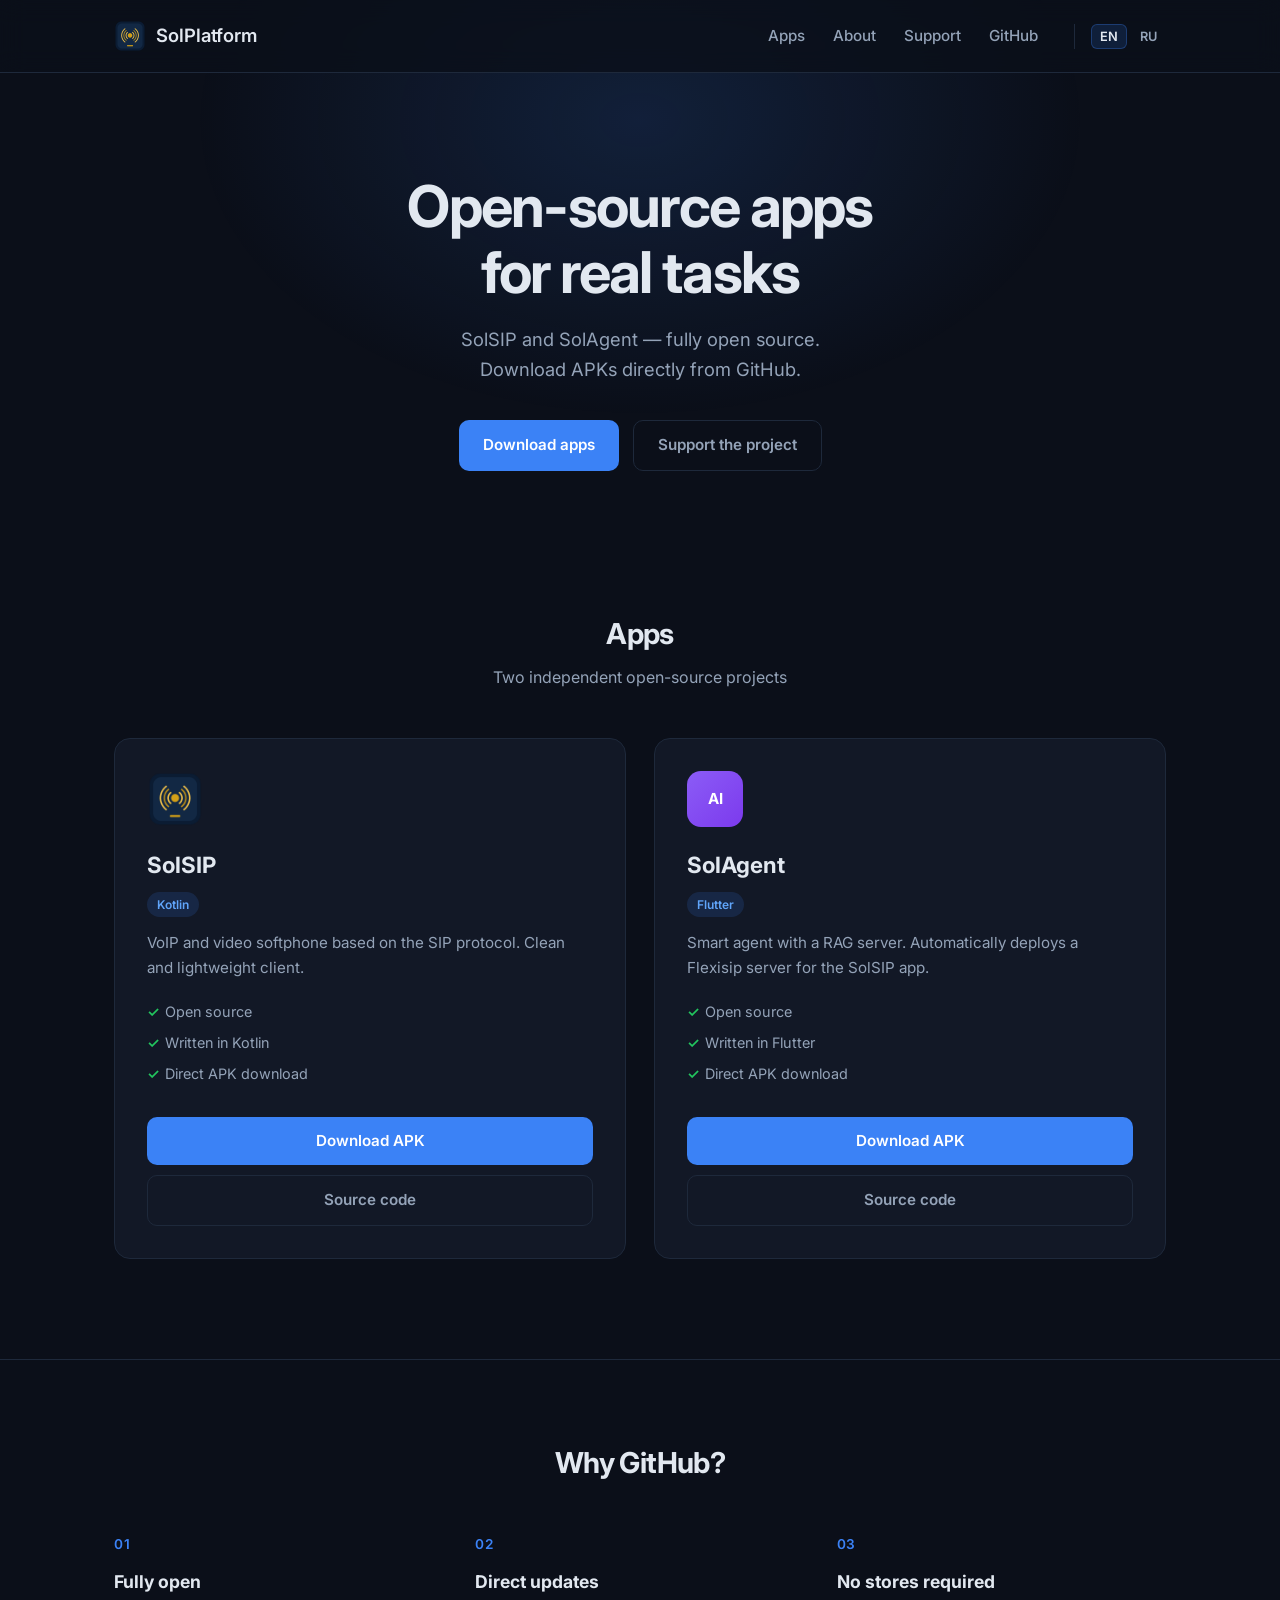
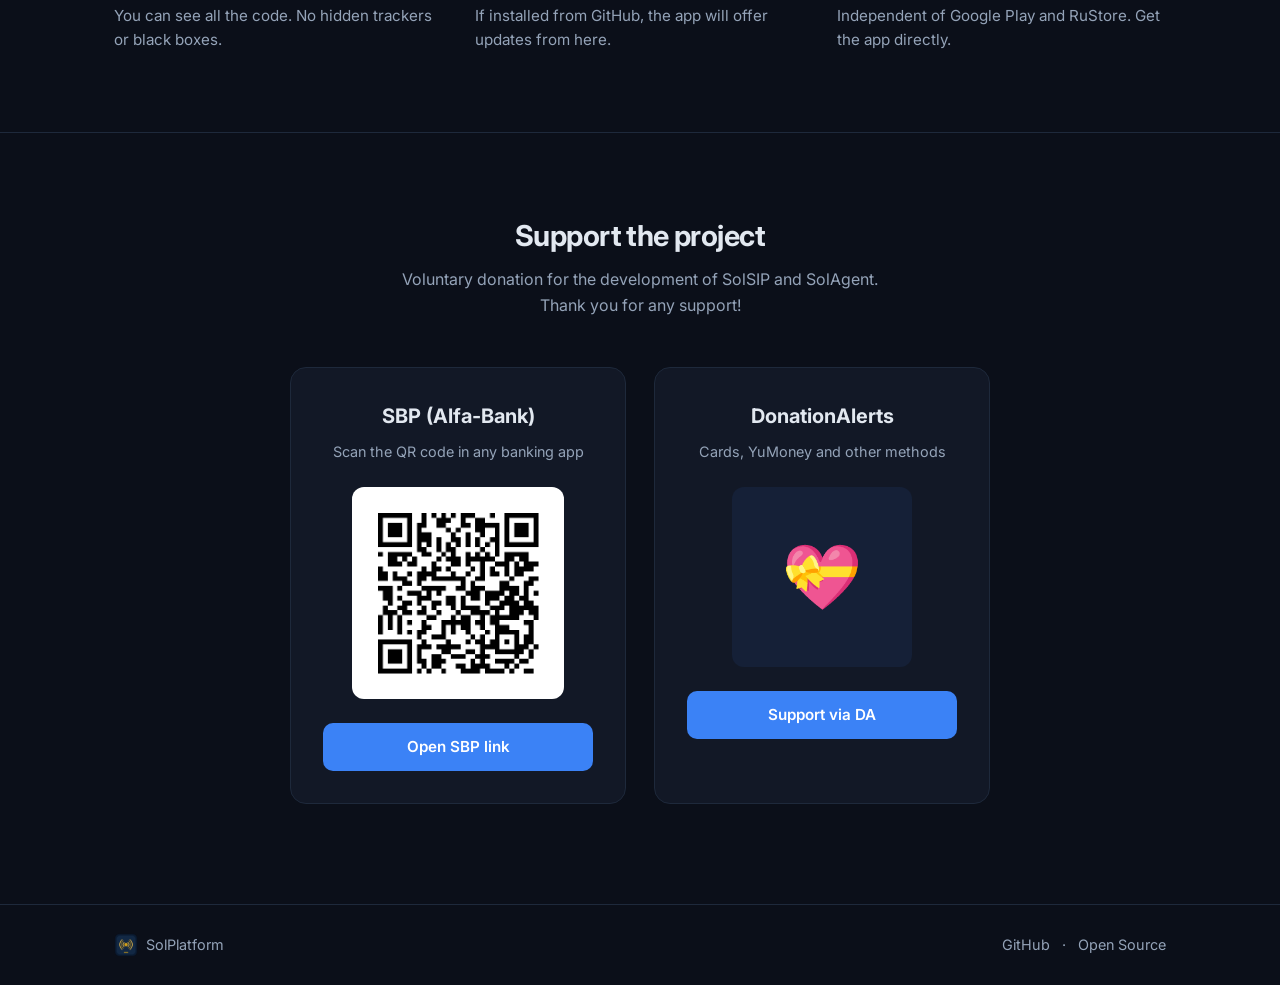
==== index.html @ 45463220 "Add files via upload" ====
<!DOCTYPE html>
<html lang="en">
<head>
  <meta charset="UTF-8" />
  <meta name="viewport" content="width=device-width, initial-scale=1.0" />
  <title>SolPlatform — Open Source Apps</title>
  <meta name="description" content="Download SolSIP and SolAgent — open-source Android apps" />

  <!-- Favicon -->
  <link rel="icon" href="assets/favicon.ico" sizes="any" />
  <link rel="icon" type="image/png" sizes="32x32" href="assets/favicon-32.png" />
  <link rel="icon" type="image/png" sizes="16x16" href="assets/favicon-16.png" />
  <link rel="apple-touch-icon" href="assets/apple-touch-icon.png" />

  <link rel="stylesheet" href="style.css" />
  <link rel="preconnect" href="https://fonts.googleapis.com" />
  <link rel="preconnect" href="https://fonts.gstatic.com" crossorigin />
  <link href="https://fonts.googleapis.com/css2?family=Inter:wght@400;500;600;700&display=swap" rel="stylesheet" />
</head>
<body>
  <div class="bg-glow"></div>

  <header class="header">
    <div class="container">
      <div class="logo">
        <img src="assets/icon.png" alt="SolPlatform" class="logo-icon" />
        <span class="logo-text">SolPlatform</span>
      </div>
      <nav class="nav">
        <a href="#apps" data-i18n="nav.apps">Apps</a>
        <a href="#about" data-i18n="nav.about">About</a>
        <a href="#donate" data-i18n="nav.donate">Support</a>
        <a href="https://github.com/solplatform" target="_blank" rel="noopener">GitHub</a>
        <div class="lang-switch">
          <button type="button" class="lang-btn" data-lang="en" aria-label="English">EN</button>
          <button type="button" class="lang-btn" data-lang="ru" aria-label="Русский">RU</button>
        </div>
      </nav>
    </div>
  </header>

  <main>
    <!-- Hero -->
    <section class="hero">
      <div class="container">
        <h1 data-i18n-html="hero.title">Open-source apps<br>for real tasks</h1>
        <p class="hero-subtitle" data-i18n-html="hero.subtitle">
          SolSIP and SolAgent — fully open source.<br>
          Download APKs directly from GitHub.
        </p>
        <div class="hero-actions">
          <a href="#apps" class="btn btn-primary" data-i18n="hero.download">Download apps</a>
          <a href="#donate" class="btn btn-ghost" data-i18n="hero.support">Support the project</a>
        </div>
      </div>
    </section>

    <!-- Apps -->
    <section id="apps" class="apps">
      <div class="container">
        <h2 class="section-title" data-i18n="apps.title">Apps</h2>
        <p class="section-subtitle" data-i18n="apps.subtitle">Two independent open-source projects</p>

        <div class="apps-grid">
          <!-- SolSIP -->
          <article class="app-card">
            <div class="app-icon solsips">
              <img src="assets/icon.png" alt="SolSIP" />
            </div>
            <div class="app-info">
              <h3>SolSIP</h3>
              <span class="badge">Kotlin</span>
              <p data-i18n="apps.solsips.desc">VoIP and video softphone based on the SIP protocol. Clean and lightweight client.</p>
              <ul class="features">
                <li data-i18n="apps.feature.opensource">Open source</li>
                <li data-i18n="apps.solsips.lang">Written in Kotlin</li>
                <li data-i18n="apps.feature.apk">Direct APK download</li>
              </ul>
            </div>
            <div class="app-actions">
              <a href="https://github.com/solplatform/solsips-android/releases/latest"
                 class="btn btn-download"
                 id="download-solsips"
                 target="_blank" rel="noopener"
                 data-i18n="apps.download">
                Download APK
              </a>
              <a href="https://github.com/solplatform/solsips-android"
                 class="btn btn-outline"
                 target="_blank" rel="noopener"
                 data-i18n="apps.source">
                Source code
              </a>
            </div>
          </article>

          <!-- SolAgent -->
          <article class="app-card">
            <div class="app-icon solagent">
              <span>AI</span>
            </div>
            <div class="app-info">
              <h3>SolAgent</h3>
              <span class="badge">Flutter</span>
              <p data-i18n="apps.solagent.desc">Smart agent with a RAG server. Automatically deploys a Flexisip server for the SolSIP app.</p>
              <ul class="features">
                <li data-i18n="apps.feature.opensource">Open source</li>
                <li data-i18n="apps.solagent.lang">Written in Flutter</li>
                <li data-i18n="apps.feature.apk">Direct APK download</li>
              </ul>
            </div>
            <div class="app-actions">
              <a href="https://github.com/solplatform/solagent/releases/latest"
                 class="btn btn-download"
                 id="download-solagent"
                 target="_blank" rel="noopener"
                 data-i18n="apps.download">
                Download APK
              </a>
              <a href="https://github.com/solplatform/solagent"
                 class="btn btn-outline"
                 target="_blank" rel="noopener"
                 data-i18n="apps.source">
                Source code
              </a>
            </div>
          </article>
        </div>
      </div>
    </section>

    <!-- About -->
    <section id="about" class="about">
      <div class="container">
        <h2 class="section-title" data-i18n="about.title">Why GitHub?</h2>
        <div class="about-grid">
          <div class="about-item">
            <div class="about-num">01</div>
            <h4 data-i18n="about.1.title">Fully open</h4>
            <p data-i18n="about.1.desc">You can see all the code. No hidden trackers or black boxes.</p>
          </div>
          <div class="about-item">
            <div class="about-num">02</div>
            <h4 data-i18n="about.2.title">Direct updates</h4>
            <p data-i18n="about.2.desc">If installed from GitHub, the app will offer updates from here.</p>
          </div>
          <div class="about-item">
            <div class="about-num">03</div>
            <h4 data-i18n="about.3.title">No stores required</h4>
            <p data-i18n="about.3.desc">Independent of Google Play and RuStore. Get the app directly.</p>
          </div>
        </div>
      </div>
    </section>

    <!-- Donate -->
    <section id="donate" class="donate">
      <div class="container">
        <h2 class="section-title" data-i18n="donate.title">Support the project</h2>
        <p class="section-subtitle" data-i18n-html="donate.subtitle">
          Voluntary donation for the development of SolSIP and SolAgent.<br>
          Thank you for any support!
        </p>

        <div class="donate-grid">
          <!-- SBP QR — only for Russian -->
          <div class="donate-card" id="donate-sbp" data-lang-only="ru">
            <h3 data-i18n="donate.sbp.title">SBP (Alfa-Bank)</h3>
            <p class="donate-desc" data-i18n="donate.sbp.desc">Scan the QR code in any banking app</p>
            <div class="qr-wrap">
              <img src="assets/sbp-qr.png" alt="SBP QR code" class="qr-code" />
            </div>
            <a href="https://c2c.cbrpay.ru/BS1I006QM3K8L1C08U682E74VQUFI0H8"
               class="btn btn-download"
               target="_blank" rel="noopener"
               data-i18n="donate.sbp.btn">
              Open SBP link
            </a>
          </div>

          <!-- DonationAlerts -->
          <div class="donate-card">
            <h3>DonationAlerts</h3>
            <p class="donate-desc" data-i18n="donate.da.desc">Cards, YuMoney and other methods</p>
            <div class="donate-icon-wrap">
              <span class="donate-emoji">💝</span>
            </div>
            <a href="https://www.donationalerts.com/r/solptatform"
               class="btn btn-download"
               target="_blank" rel="noopener"
               data-i18n="donate.da.btn">
              Support via DA
            </a>
          </div>
        </div>
      </div>
    </section>
  </main>

  <footer class="footer">
    <div class="container">
      <div class="footer-left">
        <img src="assets/icon.png" alt="SolPlatform" class="logo-icon small" />
        <span>SolPlatform</span>
      </div>
      <div class="footer-right">
        <a href="https://github.com/solplatform" target="_blank" rel="noopener">GitHub</a>
        <span class="separator">·</span>
        <span>Open Source</span>
      </div>
    </div>
  </footer>

  <script src="script.js"></script>
</body>
</html>
---- style.css ----
:root {
  --bg: #0b0f19;
  --bg-card: #121826;
  --border: #1e293b;
  --text: #e2e8f0;
  --text-muted: #94a3b8;
  --primary: #3b82f6;
  --primary-hover: #2563eb;
  --accent-sip: #06b6d4;
  --accent-agent: #8b5cf6;
  --radius: 16px;
  --radius-sm: 10px;
}

* {
  margin: 0;
  padding: 0;
  box-sizing: border-box;
}

img {
  max-width: 100%;
  height: auto;
}

body {
  font-family: 'Inter', system-ui, -apple-system, sans-serif;
  background: var(--bg);
  color: var(--text);
  line-height: 1.6;
  min-height: 100vh;
  overflow-x: hidden;
}

.bg-glow {
  position: fixed;
  top: -20%;
  left: 50%;
  transform: translateX(-50%);
  width: 900px;
  height: 600px;
  background: radial-gradient(ellipse, rgba(59, 130, 246, 0.15) 0%, transparent 70%);
  pointer-events: none;
  z-index: 0;
}

.container {
  max-width: 1100px;
  margin: 0 auto;
  padding: 0 24px;
  position: relative;
  z-index: 1;
}

/* Header */
.header {
  padding: 20px 0;
  border-bottom: 1px solid var(--border);
  backdrop-filter: blur(12px);
  position: sticky;
  top: 0;
  z-index: 100;
  background: rgba(11, 15, 25, 0.8);
}

.header .container {
  display: flex;
  align-items: center;
  justify-content: space-between;
}

.logo {
  display: flex;
  align-items: center;
  gap: 10px;
  font-weight: 600;
  font-size: 1.15rem;
}

.logo-icon {
  width: 32px !important;
  height: 32px !important;
  min-width: 32px;
  min-height: 32px;
  max-width: 32px;
  max-height: 32px;
  border-radius: 8px;
  object-fit: cover;
  display: block;
}

.logo-icon.small {
  width: 24px !important;
  height: 24px !important;
  min-width: 24px;
  min-height: 24px;
  max-width: 24px;
  max-height: 24px;
  border-radius: 6px;
}

.nav {
  display: flex;
  gap: 28px;
}

.nav a {
  color: var(--text-muted);
  text-decoration: none;
  font-size: 0.95rem;
  font-weight: 500;
  transition: color 0.2s;
}

.nav a:hover {
  color: var(--text);
}

/* Hero */
.hero {
  padding: 100px 0 80px;
  text-align: center;
}

.hero h1 {
  font-size: clamp(2.4rem, 5vw, 3.6rem);
  font-weight: 700;
  line-height: 1.15;
  letter-spacing: -0.03em;
  margin-bottom: 20px;
}

.hero-subtitle {
  font-size: 1.15rem;
  color: var(--text-muted);
  max-width: 520px;
  margin: 0 auto 36px;
}

.hero-actions {
  display: flex;
  gap: 14px;
  justify-content: center;
  flex-wrap: wrap;
}

/* Buttons */
.btn {
  display: inline-flex;
  align-items: center;
  justify-content: center;
  padding: 12px 24px;
  border-radius: 10px;
  font-weight: 600;
  font-size: 0.95rem;
  text-decoration: none;
  transition: all 0.2s;
  cursor: pointer;
  border: none;
}

.btn-primary {
  background: var(--primary);
  color: white;
}

.btn-primary:hover {
  background: var(--primary-hover);
  transform: translateY(-1px);
}

.btn-ghost {
  background: transparent;
  color: var(--text-muted);
  border: 1px solid var(--border);
}

.btn-ghost:hover {
  border-color: var(--text-muted);
  color: var(--text);
}

.btn-download {
  background: var(--primary);
  color: white;
  width: 100%;
}

.btn-download:hover {
  background: var(--primary-hover);
}

.btn-outline {
  background: transparent;
  color: var(--text-muted);
  border: 1px solid var(--border);
  width: 100%;
}

.btn-outline:hover {
  border-color: var(--text-muted);
  color: var(--text);
}

/* Apps section */
.apps {
  padding: 60px 0 100px;
}

.section-title {
  font-size: 1.8rem;
  font-weight: 700;
  text-align: center;
  margin-bottom: 8px;
  letter-spacing: -0.02em;
}

.section-subtitle {
  text-align: center;
  color: var(--text-muted);
  margin-bottom: 48px;
}

.apps-grid {
  display: grid;
  grid-template-columns: repeat(auto-fit, minmax(320px, 1fr));
  gap: 28px;
}

.app-card {
  background: var(--bg-card);
  border: 1px solid var(--border);
  border-radius: var(--radius);
  padding: 32px;
  display: flex;
  flex-direction: column;
  transition: border-color 0.2s, transform 0.2s;
}

.app-card:hover {
  border-color: #334155;
  transform: translateY(-4px);
}

.app-icon {
  width: 56px;
  height: 56px;
  min-width: 56px;
  min-height: 56px;
  border-radius: 14px;
  display: flex;
  align-items: center;
  justify-content: center;
  font-weight: 700;
  font-size: 0.95rem;
  color: white;
  margin-bottom: 20px;
  overflow: hidden;
}

.app-icon img {
  width: 56px !important;
  height: 56px !important;
  max-width: 56px;
  max-height: 56px;
  object-fit: cover;
  display: block;
}

.app-icon.solsips {
  background: transparent;
}

.app-icon.solagent {
  background: linear-gradient(135deg, #8b5cf6, #7c3aed);
}

.app-info h3 {
  font-size: 1.4rem;
  font-weight: 700;
  margin-bottom: 8px;
}

.badge {
  display: inline-block;
  font-size: 0.75rem;
  font-weight: 600;
  padding: 3px 10px;
  border-radius: 20px;
  background: rgba(59, 130, 246, 0.15);
  color: #60a5fa;
  margin-bottom: 14px;
}

.app-info p {
  color: var(--text-muted);
  font-size: 0.95rem;
  margin-bottom: 16px;
}

.features {
  list-style: none;
  margin-bottom: 28px;
}

.features li {
  font-size: 0.9rem;
  color: var(--text-muted);
  padding: 4px 0;
  padding-left: 18px;
  position: relative;
}

.features li::before {
  content: "✓";
  position: absolute;
  left: 0;
  color: #22c55e;
  font-weight: 600;
}

.app-actions {
  margin-top: auto;
  display: flex;
  flex-direction: column;
  gap: 10px;
}

/* About */
.about {
  padding: 80px 0;
  border-top: 1px solid var(--border);
}

.about-grid {
  display: grid;
  grid-template-columns: repeat(auto-fit, minmax(240px, 1fr));
  gap: 32px;
  margin-top: 48px;
}

.about-num {
  font-size: 0.85rem;
  font-weight: 600;
  color: var(--primary);
  margin-bottom: 12px;
  letter-spacing: 0.05em;
}

.about-item h4 {
  font-size: 1.1rem;
  margin-bottom: 8px;
}

.about-item p {
  color: var(--text-muted);
  font-size: 0.95rem;
}

/* Footer */
.footer {
  padding: 28px 0;
  border-top: 1px solid var(--border);
}

.footer .container {
  display: flex;
  align-items: center;
  justify-content: space-between;
  font-size: 0.9rem;
  color: var(--text-muted);
}

.footer-left {
  display: flex;
  align-items: center;
  gap: 8px;
}

.footer a {
  color: var(--text-muted);
  text-decoration: none;
}

.footer a:hover {
  color: var(--text);
}

.separator {
  margin: 0 8px;
}

/* Responsive */
@media (max-width: 640px) {
  .nav {
    display: none;
  }

  .hero {
    padding: 70px 0 50px;
  }

  .app-card {
    padding: 24px;
  }
}

/* Donate */
.donate {
  padding: 80px 0 100px;
  border-top: 1px solid var(--border);
}

.donate-grid {
  display: grid;
  grid-template-columns: repeat(auto-fit, minmax(280px, 1fr));
  gap: 28px;
  margin-top: 48px;
  max-width: 700px;
  margin-left: auto;
  margin-right: auto;
}

.donate-card {
  background: var(--bg-card);
  border: 1px solid var(--border);
  border-radius: var(--radius);
  padding: 32px;
  display: flex;
  flex-direction: column;
  align-items: center;
  text-align: center;
  transition: border-color 0.2s, transform 0.2s;
}

.donate-card:hover {
  border-color: #334155;
  transform: translateY(-4px);
}

.donate-card h3 {
  font-size: 1.25rem;
  font-weight: 700;
  margin-bottom: 8px;
}

.donate-desc {
  color: var(--text-muted);
  font-size: 0.9rem;
  margin-bottom: 24px;
}

.qr-wrap {
  background: #fff;
  padding: 16px;
  border-radius: 12px;
  margin-bottom: 24px;
  line-height: 0;
}

.qr-code {
  width: 180px !important;
  height: 180px !important;
  max-width: 180px;
  max-height: 180px;
  display: block;
}

.donate-icon-wrap {
  width: 180px;
  height: 180px;
  display: flex;
  align-items: center;
  justify-content: center;
  margin-bottom: 24px;
  background: rgba(59, 130, 246, 0.08);
  border-radius: 12px;
}

.donate-emoji {
  font-size: 4rem;
}

.donate-card .btn {
  width: 100%;
}

/* Language switcher */
.lang-switch {
  display: flex;
  gap: 4px;
  margin-left: 8px;
  padding-left: 16px;
  border-left: 1px solid var(--border);
}

.lang-btn {
  background: transparent;
  border: 1px solid transparent;
  color: var(--text-muted);
  font-family: inherit;
  font-size: 0.8rem;
  font-weight: 600;
  padding: 4px 8px;
  border-radius: 6px;
  cursor: pointer;
  transition: all 0.2s;
}

.lang-btn:hover {
  color: var(--text);
  border-color: var(--border);
}

.lang-btn.active {
  color: var(--text);
  background: rgba(59, 130, 246, 0.15);
  border-color: rgba(59, 130, 246, 0.3);
}

@media (max-width: 640px) {
  .lang-switch {
    margin-left: 0;
    padding-left: 0;
    border-left: none;
  }
}
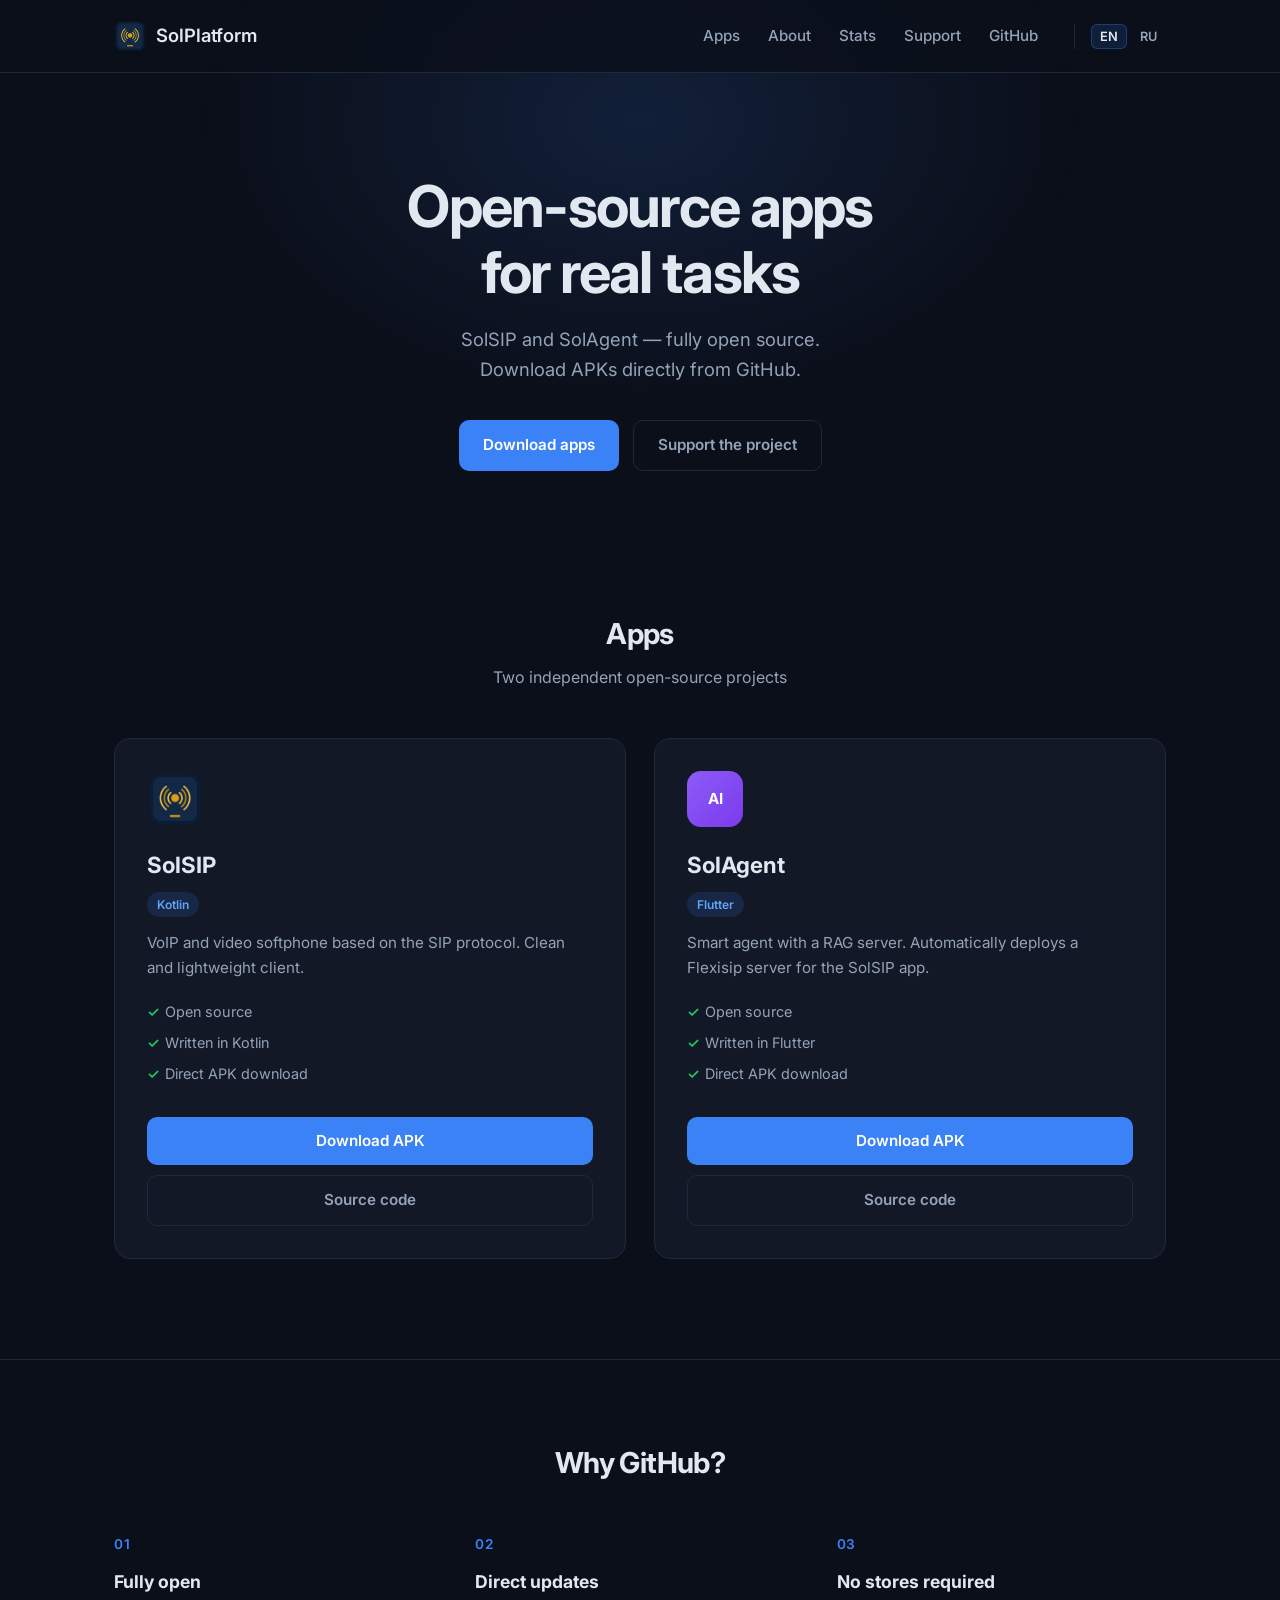
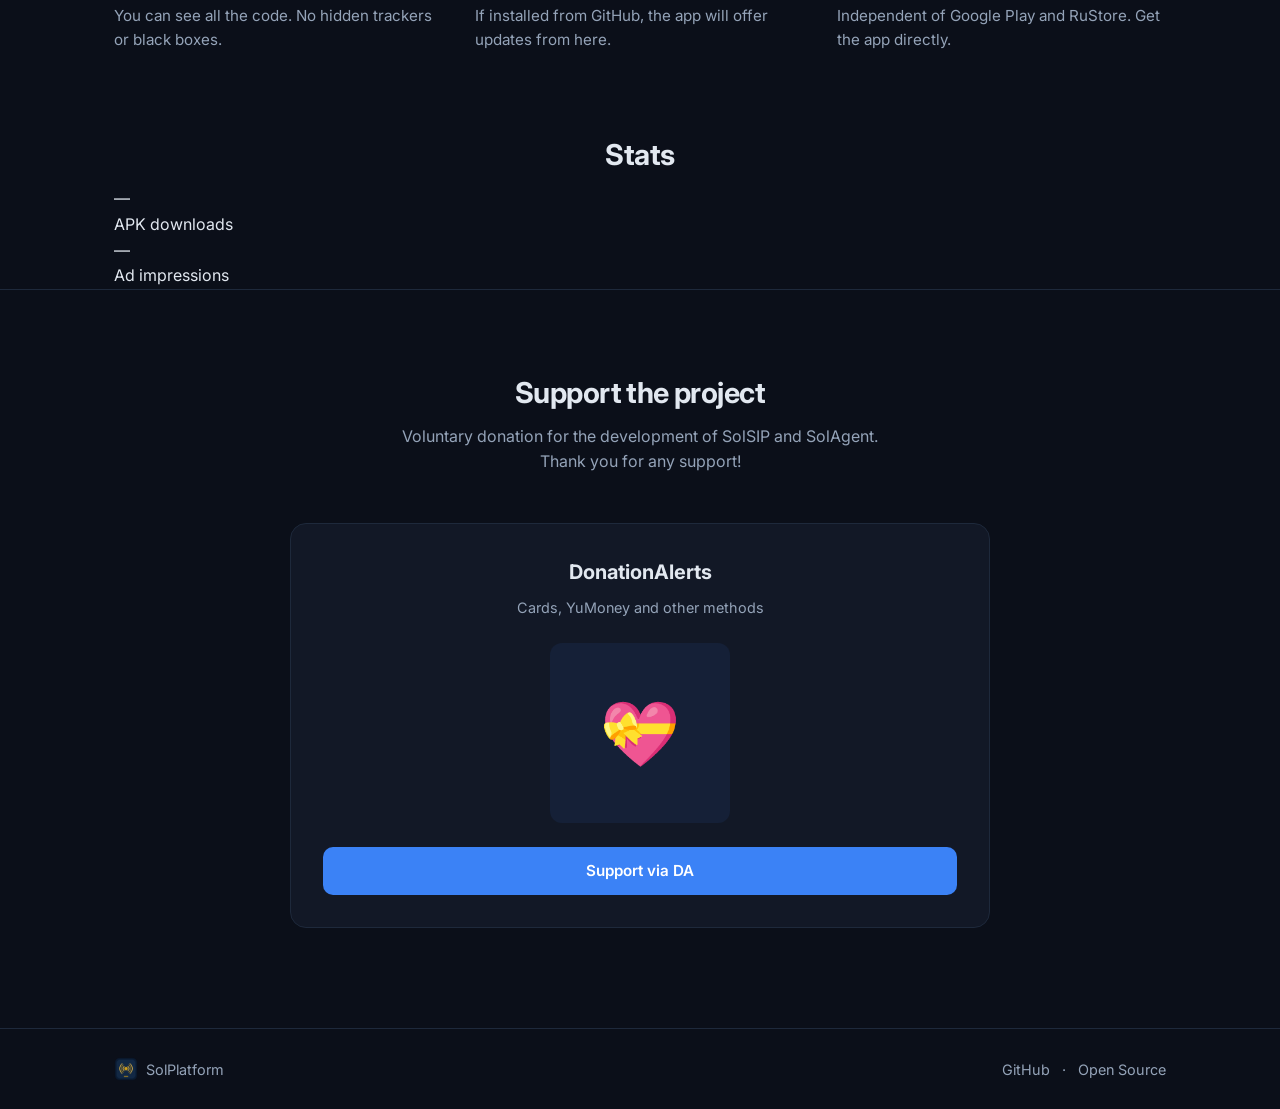
==== commit 874be527: "Add files via upload" ====
--- a/index.html
+++ b/index.html
@@ -29,6 +29,7 @@
       <nav class="nav">
         <a href="#apps" data-i18n="nav.apps">Apps</a>
         <a href="#about" data-i18n="nav.about">About</a>
+        <a href="#stats" data-i18n="nav.stats">Stats</a>
         <a href="#donate" data-i18n="nav.donate">Support</a>
         <a href="https://github.com/solplatform" target="_blank" rel="noopener">GitHub</a>
         <div class="lang-switch">
@@ -153,6 +154,30 @@
       </div>
     </section>
 
+
+    <!-- Stats -->
+    <section id="stats" class="stats">
+      <div class="container">
+        <h2 class="section-title" data-i18n="stats.title">Stats</h2>
+        <div class="stats-grid">
+          <div class="stat-card">
+            <div class="stat-value" id="download-count">—</div>
+            <div class="stat-label" data-i18n="stats.downloads">APK downloads</div>
+          </div>
+          <div class="stat-card">
+            <div class="stat-value" id="promo-count">—</div>
+            <div class="stat-label" data-i18n="stats.promo">Ad impressions</div>
+          </div>
+        </div>
+        <!--
+          Moderator: generate image hashes for promo.json
+          Linux:  sha256sum assets/promo/your-image.webp
+          Put the hex digest into portrait_sha256 / landscape_sha256 fields.
+          App cascade: /promo/{CC}/{REG}/{City}.json → /promo/{CC}/{REG}.json → /promo/{CC}.json → /promo/WORLD.json
+        -->
+      </div>
+    </section>
+
     <!-- Donate -->
     <section id="donate" class="donate">
       <div class="container">
--- a/style.css
+++ b/style.css
@@ -525,3 +525,8 @@
     border-left: none;
   }
 }
+
+
+.lang-hidden {
+  display: none !important;
+}
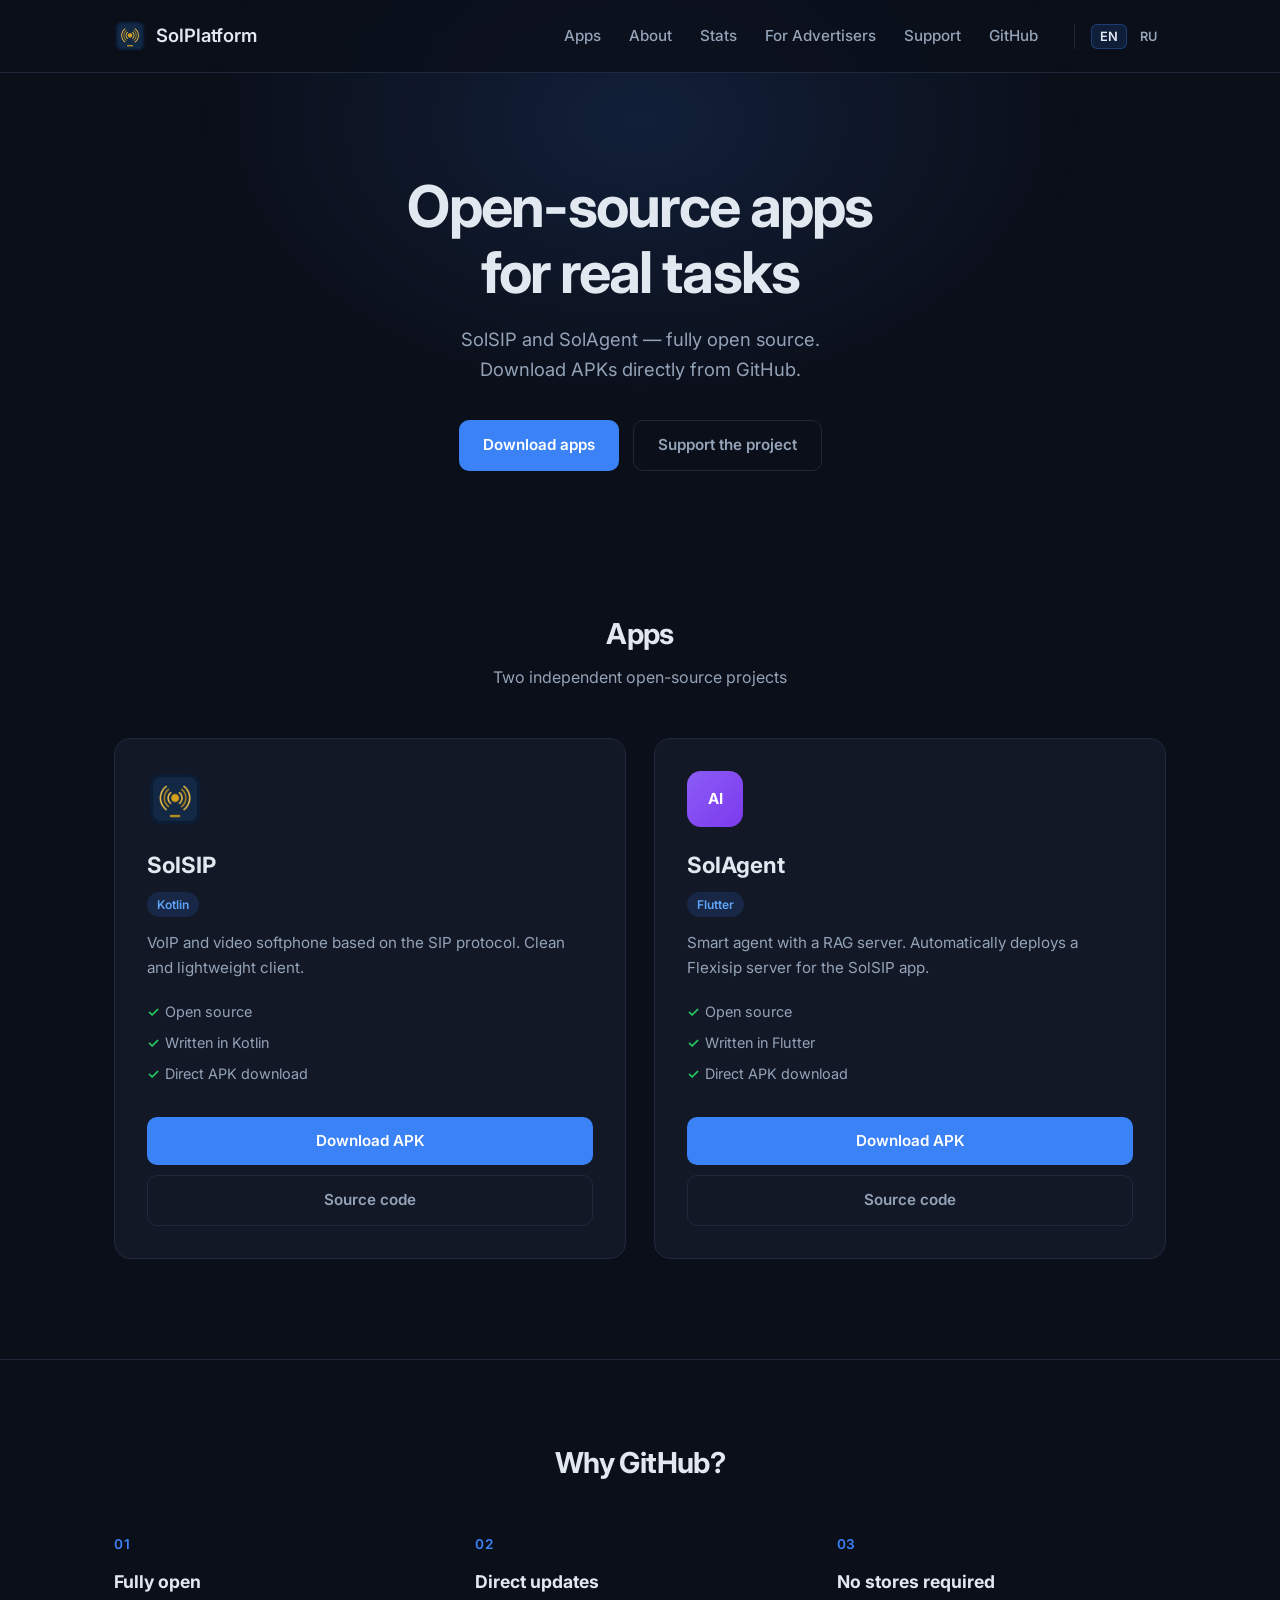
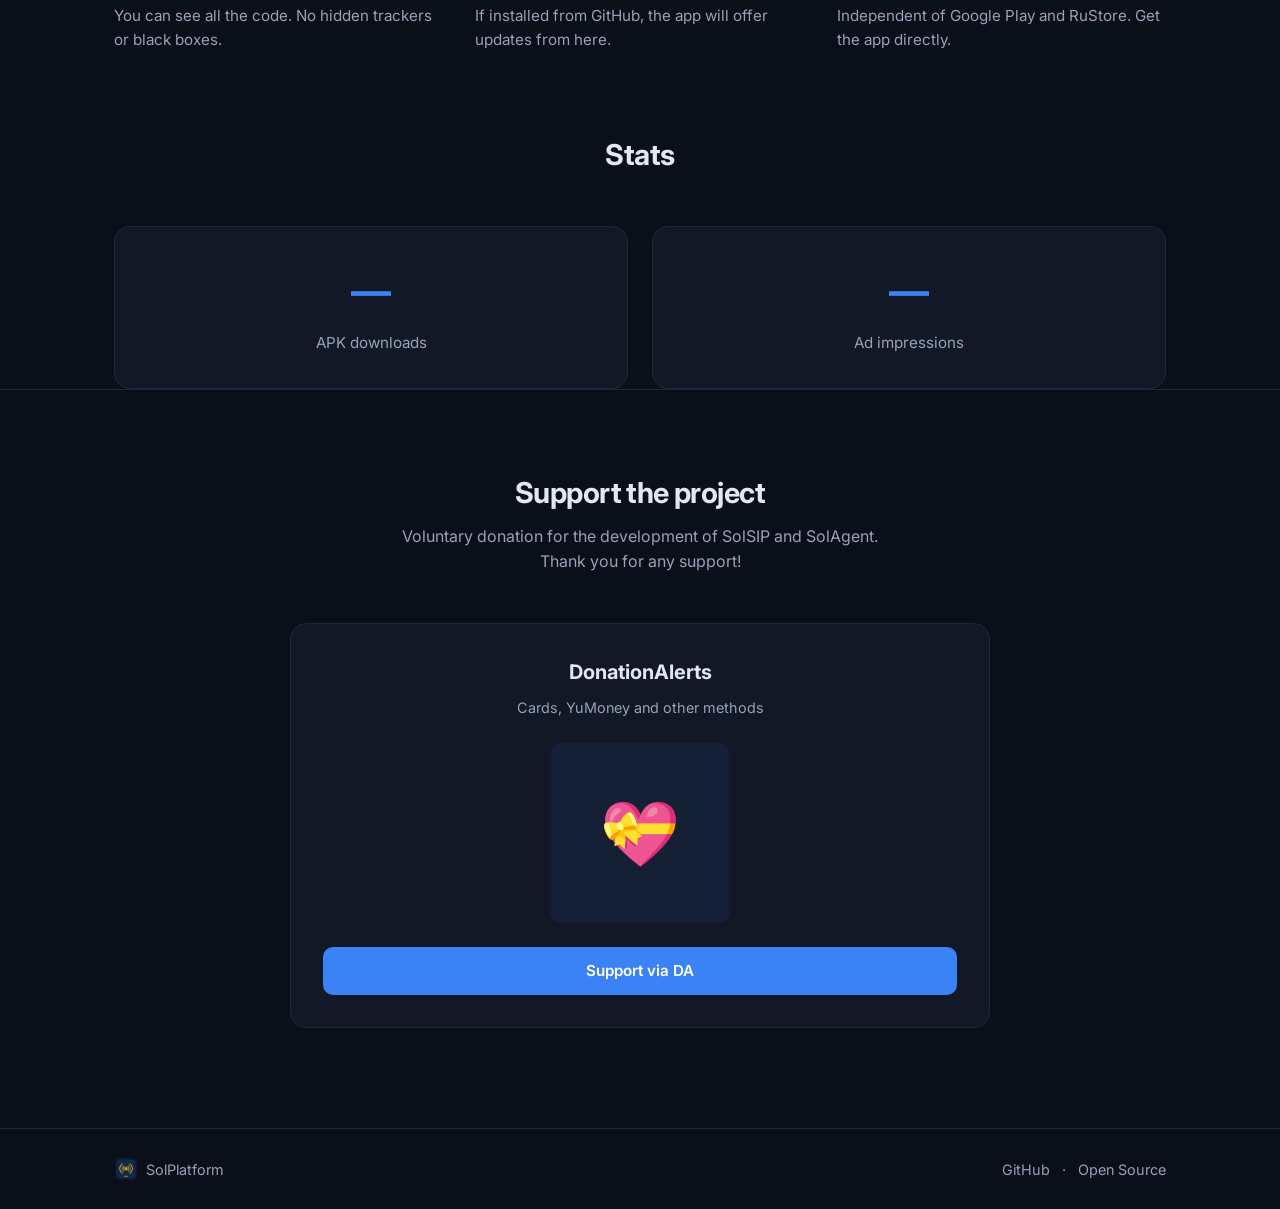
==== commit 88a04847: "feat: add advertisers page with hash calculator" ====
--- a/index.html
+++ b/index.html
@@ -30,6 +30,7 @@
         <a href="#apps" data-i18n="nav.apps">Apps</a>
         <a href="#about" data-i18n="nav.about">About</a>
         <a href="#stats" data-i18n="nav.stats">Stats</a>
+        <a href="advertisers.html">For Advertisers</a>
         <a href="#donate" data-i18n="nav.donate">Support</a>
         <a href="https://github.com/solplatform" target="_blank" rel="noopener">GitHub</a>
         <div class="lang-switch">
--- a/style.css
+++ b/style.css
@@ -530,3 +530,143 @@
 .lang-hidden {
   display: none !important;
 }
+
+/* Advertisers page */
+.hash-calc {
+  max-width: 700px;
+  margin: 48px auto 0;
+  display: flex;
+  flex-direction: column;
+  gap: 20px;
+}
+
+.hash-input-group {
+  display: flex;
+  flex-direction: column;
+  gap: 8px;
+}
+
+.hash-input-group label {
+  font-size: 0.95rem;
+  font-weight: 600;
+  color: var(--text);
+}
+
+.hash-input-group input {
+  padding: 12px 16px;
+  border-radius: 10px;
+  border: 1px solid var(--border);
+  background: var(--bg-card);
+  color: var(--text);
+  font-family: inherit;
+  font-size: 0.95rem;
+  transition: border-color 0.2s;
+}
+
+.hash-input-group input:focus {
+  outline: none;
+  border-color: var(--primary);
+}
+
+.hash-result {
+  background: var(--bg-card);
+  border: 1px solid var(--border);
+  border-radius: var(--radius);
+  padding: 20px;
+}
+
+.hash-result-item {
+  display: flex;
+  align-items: center;
+  gap: 12px;
+  flex-wrap: wrap;
+}
+
+.hash-label {
+  font-weight: 600;
+  color: var(--text-muted);
+  font-size: 0.9rem;
+}
+
+.hash-code {
+  font-family: 'Fira Code', 'Consolas', monospace;
+  font-size: 0.85rem;
+  color: #22c55e;
+  word-break: break-all;
+  flex: 1;
+  min-width: 200px;
+}
+
+.btn-sm {
+  padding: 8px 16px;
+  font-size: 0.85rem;
+}
+
+.hash-info {
+  background: var(--bg-card);
+  border: 1px solid var(--border);
+  border-radius: var(--radius);
+  padding: 24px;
+}
+
+.hash-info h4 {
+  font-size: 1.1rem;
+  margin-bottom: 12px;
+}
+
+.hash-info p {
+  color: var(--text-muted);
+  font-size: 0.95rem;
+  margin-bottom: 16px;
+}
+
+.hash-info ol {
+  padding-left: 24px;
+  color: var(--text-muted);
+  font-size: 0.95rem;
+}
+
+.hash-info ol li {
+  padding: 4px 0;
+}
+
+.hash-info code {
+  background: rgba(59, 130, 246, 0.15);
+  color: #60a5fa;
+  padding: 2px 6px;
+  border-radius: 4px;
+  font-size: 0.9rem;
+}
+
+.hash-info .btn {
+  display: inline-block;
+  width: auto;
+}
+
+/* Stats page */
+.stats-grid {
+  display: grid;
+  grid-template-columns: repeat(auto-fit, minmax(200px, 1fr));
+  gap: 24px;
+  margin-top: 48px;
+}
+
+.stat-card {
+  background: var(--bg-card);
+  border: 1px solid var(--border);
+  border-radius: var(--radius);
+  padding: 32px;
+  text-align: center;
+}
+
+.stat-value {
+  font-size: 2.5rem;
+  font-weight: 700;
+  color: var(--primary);
+  margin-bottom: 8px;
+}
+
+.stat-label {
+  color: var(--text-muted);
+  font-size: 0.95rem;
+}
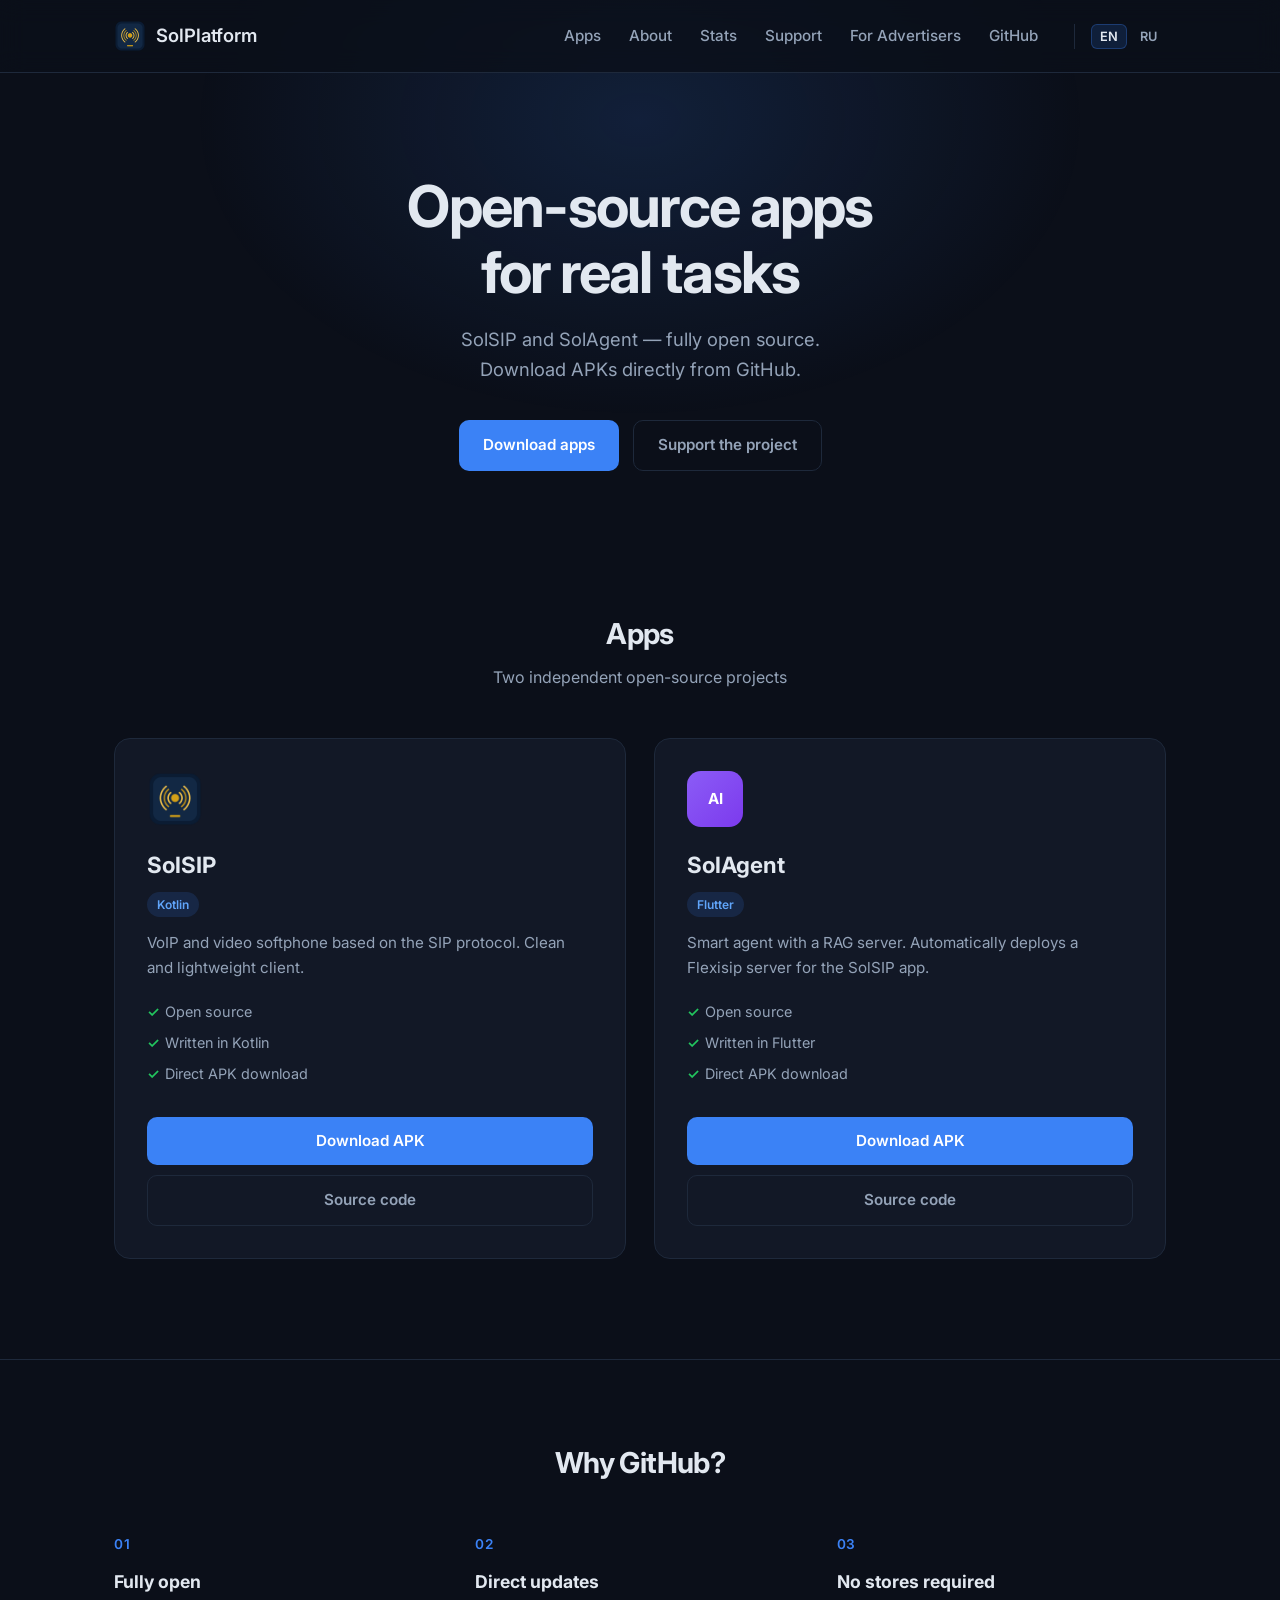
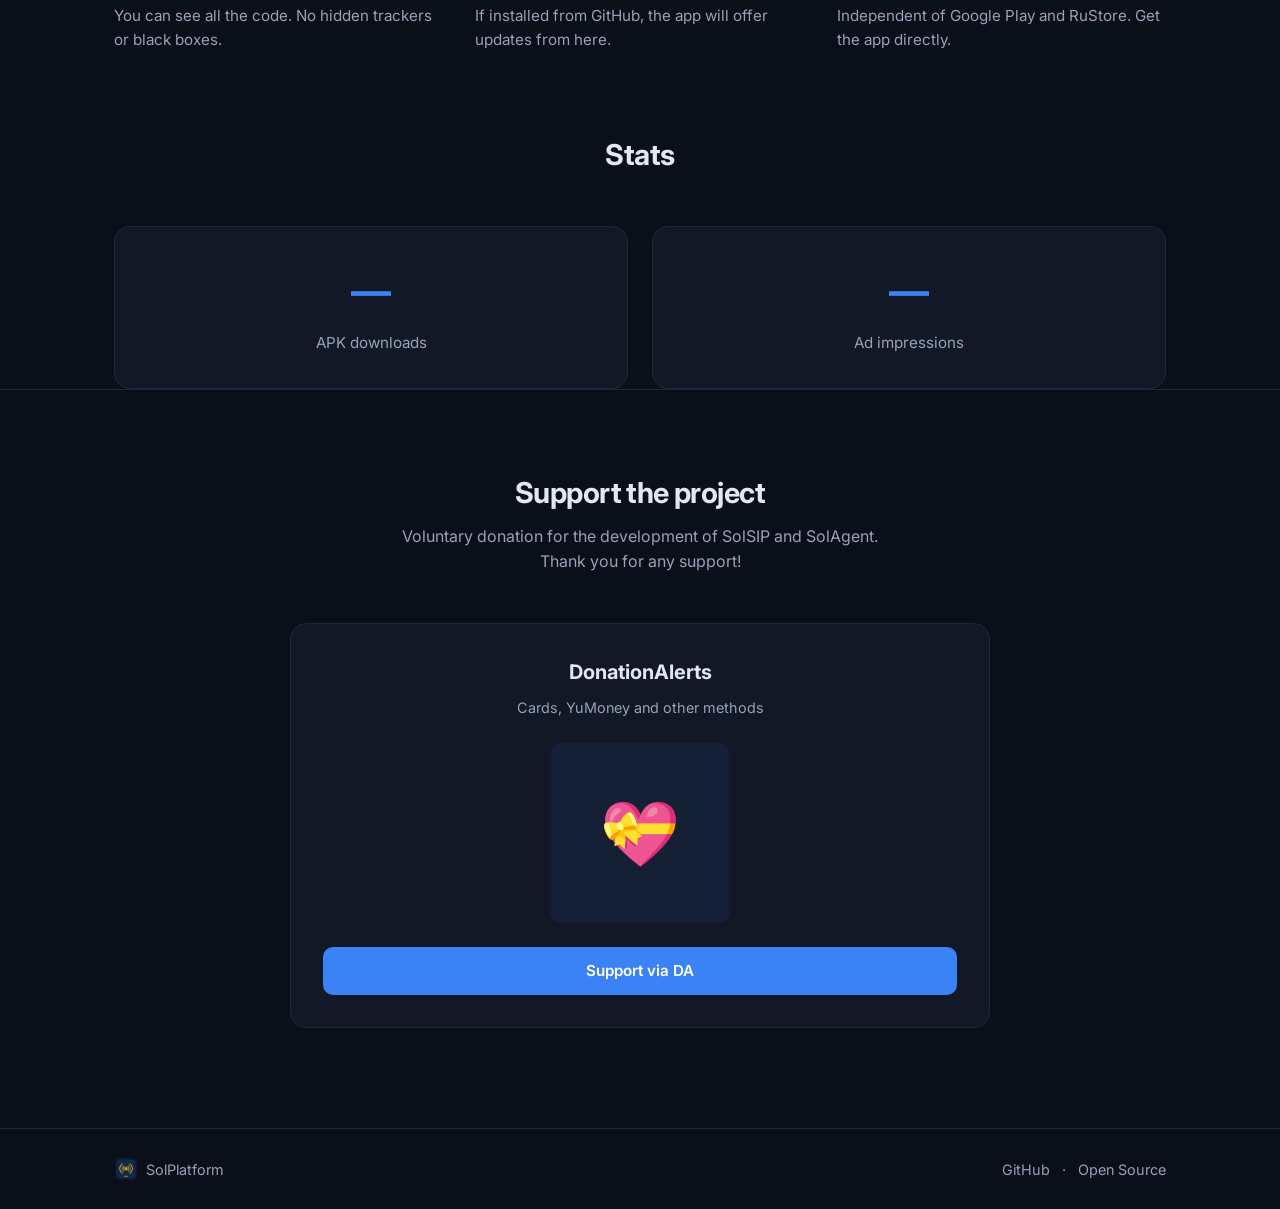
==== commit 98fbcd7e: "fix: resolve i18n conflicts and add project structure docs - Split stats.title into title and title-" ====
--- a/index.html
+++ b/index.html
@@ -27,12 +27,6 @@
         <span class="logo-text">SolPlatform</span>
       </div>
       <nav class="nav">
-        <a href="#apps" data-i18n="nav.apps">Apps</a>
-        <a href="#about" data-i18n="nav.about">About</a>
-        <a href="#stats" data-i18n="nav.stats">Stats</a>
-        <a href="advertisers.html">For Advertisers</a>
-        <a href="#donate" data-i18n="nav.donate">Support</a>
-        <a href="https://github.com/solplatform" target="_blank" rel="noopener">GitHub</a>
         <div class="lang-switch">
           <button type="button" class="lang-btn" data-lang="en" aria-label="English">EN</button>
           <button type="button" class="lang-btn" data-lang="ru" aria-label="Русский">RU</button>
@@ -230,9 +224,9 @@
         <span>SolPlatform</span>
       </div>
       <div class="footer-right">
-        <a href="https://github.com/solplatform" target="_blank" rel="noopener">GitHub</a>
+        <a href="https://github.com/solplatform" target="_blank" rel="noopener" data-i18n="nav.github">GitHub</a>
         <span class="separator">·</span>
-        <span>Open Source</span>
+        <span data-i18n="footer.opensource">Open Source</span>
       </div>
     </div>
   </footer>
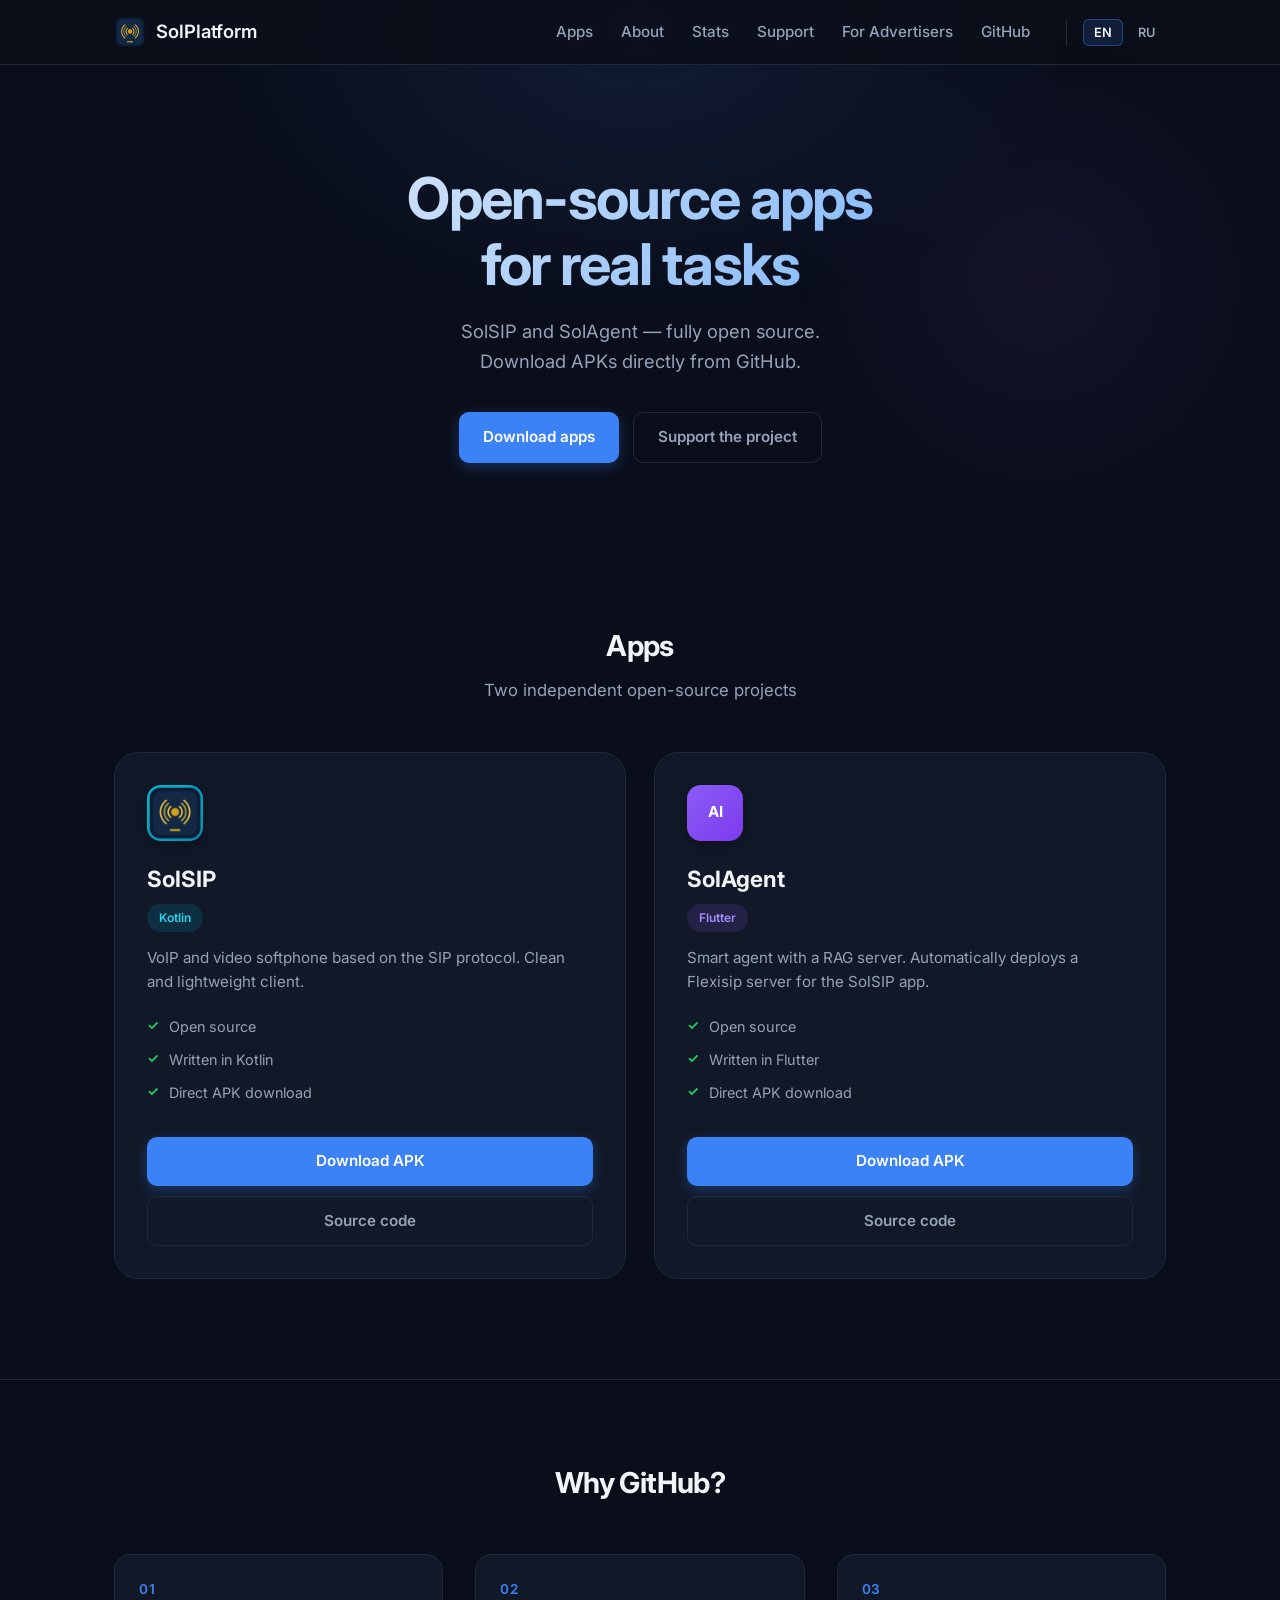
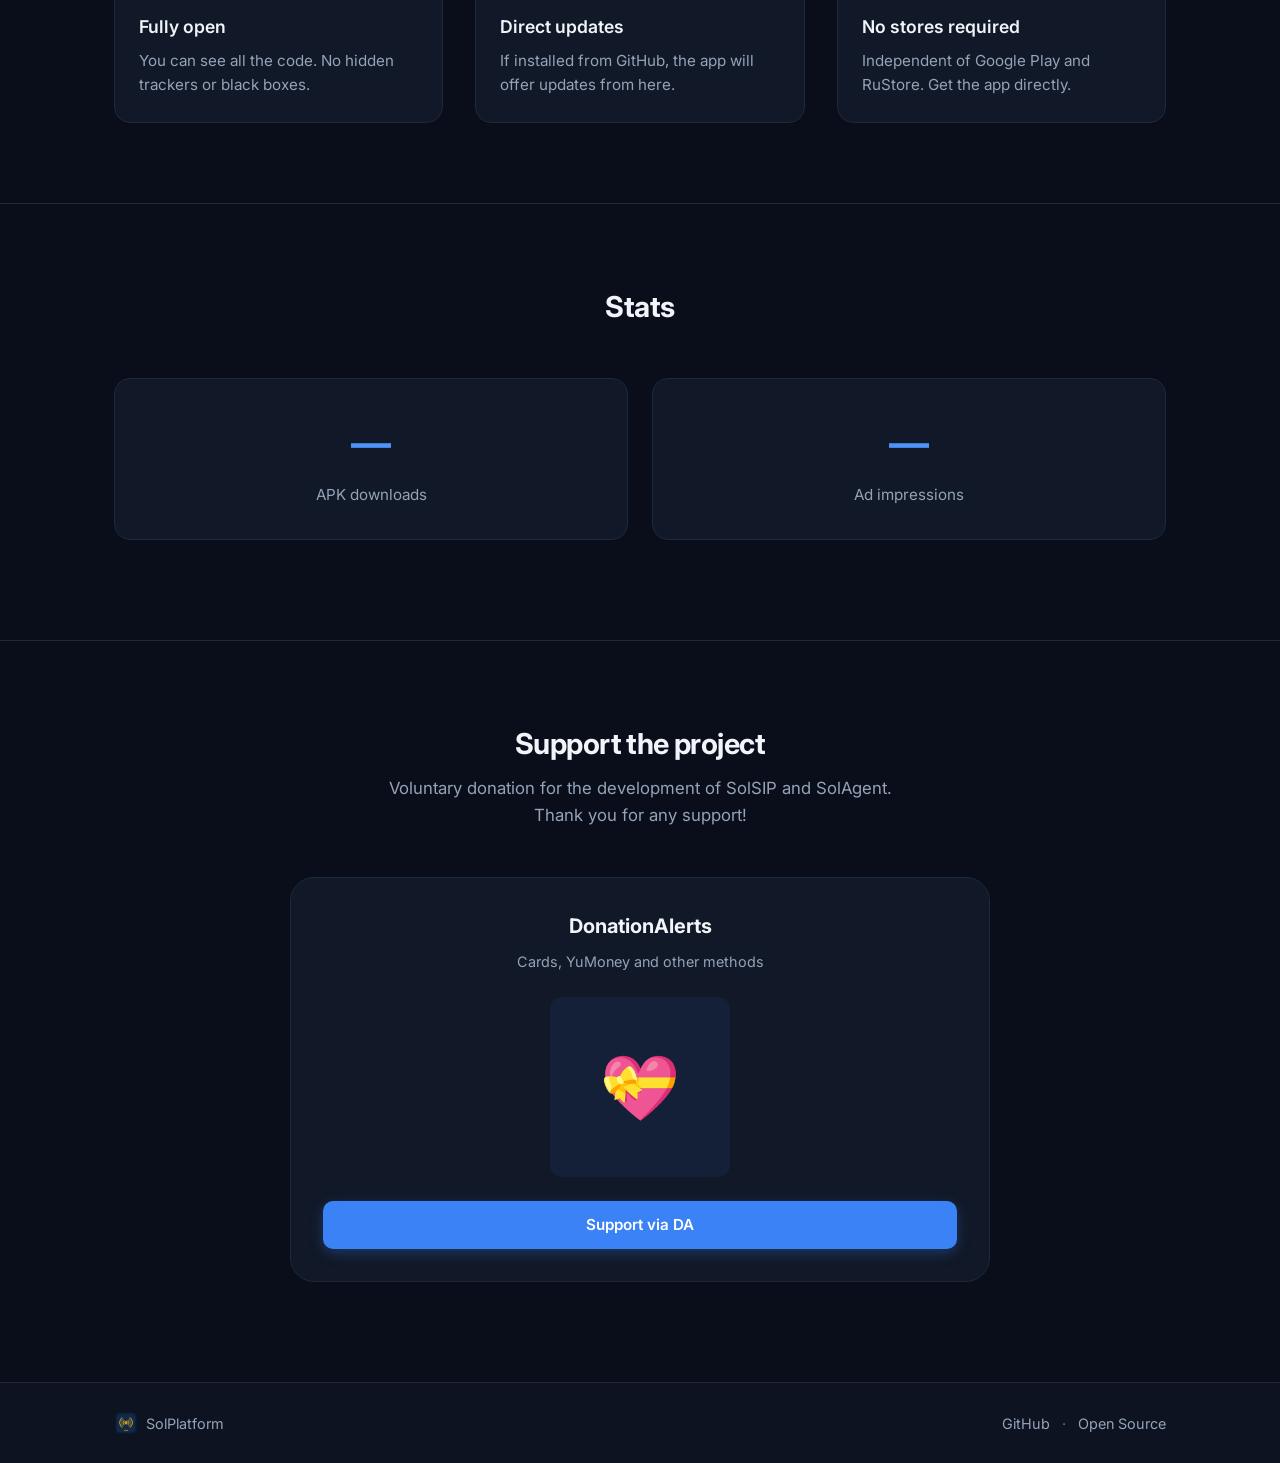
==== commit 318fe5ee: "fix: overhaul i18n system and redesign UI - Fix hardcoded lang='ru' on advertisers.html — both pages" ====
--- a/index.html
+++ b/index.html
@@ -26,6 +26,11 @@
         <img src="assets/icon.png" alt="SolPlatform" class="logo-icon" />
         <span class="logo-text">SolPlatform</span>
       </div>
+      <button type="button" class="menu-toggle" aria-label="Menu">
+        <span></span>
+        <span></span>
+        <span></span>
+      </button>
       <nav class="nav">
         <div class="lang-switch">
           <button type="button" class="lang-btn" data-lang="en" aria-label="English">EN</button>
--- a/style.css
+++ b/style.css
@@ -1,15 +1,24 @@
 :root {
-  --bg: #0b0f19;
-  --bg-card: #121826;
+  --bg: #0a0e1a;
+  --bg-card: #111827;
+  --bg-card-hover: #1a2332;
   --border: #1e293b;
-  --text: #e2e8f0;
+  --border-hover: #334155;
+  --text: #f1f5f9;
   --text-muted: #94a3b8;
+  --text-dim: #64748b;
   --primary: #3b82f6;
-  --primary-hover: #2563eb;
+  --primary-hover: #60a5fa;
+  --primary-glow: rgba(59, 130, 246, 0.15);
   --accent-sip: #06b6d4;
   --accent-agent: #8b5cf6;
+  --success: #22c55e;
   --radius: 16px;
   --radius-sm: 10px;
+  --radius-lg: 24px;
+  --shadow-card: 0 4px 24px rgba(0, 0, 0, 0.3);
+  --shadow-card-hover: 0 8px 32px rgba(0, 0, 0, 0.4);
+  --transition: 0.25s cubic-bezier(0.4, 0, 0.2, 1);
 }
 
 * {
@@ -21,6 +30,10 @@
 img {
   max-width: 100%;
   height: auto;
+}
+
+html {
+  scroll-behavior: smooth;
 }
 
 body {
@@ -30,18 +43,32 @@
   line-height: 1.6;
   min-height: 100vh;
   overflow-x: hidden;
+  -webkit-font-smoothing: antialiased;
+  -moz-osx-font-smoothing: grayscale;
 }
 
 .bg-glow {
   position: fixed;
-  top: -20%;
+  top: -30%;
   left: 50%;
   transform: translateX(-50%);
-  width: 900px;
+  width: min(900px, 90vw);
   height: 600px;
-  background: radial-gradient(ellipse, rgba(59, 130, 246, 0.15) 0%, transparent 70%);
+  background: radial-gradient(ellipse, rgba(59, 130, 246, 0.12) 0%, transparent 70%);
   pointer-events: none;
   z-index: 0;
+}
+
+/* Second subtle glow for depth */
+.bg-glow::after {
+  content: '';
+  position: absolute;
+  bottom: -200px;
+  right: -200px;
+  width: 500px;
+  height: 500px;
+  background: radial-gradient(circle, rgba(139, 92, 246, 0.08) 0%, transparent 70%);
+  pointer-events: none;
 }
 
 .container {
@@ -54,13 +81,13 @@
 
 /* Header */
 .header {
-  padding: 20px 0;
+  padding: 16px 0;
   border-bottom: 1px solid var(--border);
   backdrop-filter: blur(12px);
   position: sticky;
   top: 0;
   z-index: 100;
-  background: rgba(11, 15, 25, 0.8);
+  background: rgba(11, 15, 25, 0.85);
 }
 
 .header .container {
@@ -75,6 +102,7 @@
   gap: 10px;
   font-weight: 600;
   font-size: 1.15rem;
+  z-index: 110;
 }
 
 .logo-icon {
@@ -102,6 +130,7 @@
 .nav {
   display: flex;
   gap: 28px;
+  align-items: center;
 }
 
 .nav a {
@@ -114,6 +143,39 @@
 
 .nav a:hover {
   color: var(--text);
+}
+
+/* Hamburger menu */
+.menu-toggle {
+  display: none;
+  flex-direction: column;
+  gap: 5px;
+  background: none;
+  border: none;
+  cursor: pointer;
+  padding: 4px;
+  z-index: 110;
+}
+
+.menu-toggle span {
+  display: block;
+  width: 24px;
+  height: 2px;
+  background: var(--text);
+  border-radius: 2px;
+  transition: all 0.3s ease;
+}
+
+.menu-toggle.active span:nth-child(1) {
+  transform: rotate(45deg) translate(5px, 5px);
+}
+
+.menu-toggle.active span:nth-child(2) {
+  opacity: 0;
+}
+
+.menu-toggle.active span:nth-child(3) {
+  transform: rotate(-45deg) translate(5px, -5px);
 }
 
 /* Hero */
@@ -128,6 +190,10 @@
   line-height: 1.15;
   letter-spacing: -0.03em;
   margin-bottom: 20px;
+  background: linear-gradient(135deg, var(--text) 0%, var(--primary-hover) 100%);
+  -webkit-background-clip: text;
+  -webkit-text-fill-color: transparent;
+  background-clip: text;
 }
 
 .hero-subtitle {
@@ -154,19 +220,26 @@
   font-weight: 600;
   font-size: 0.95rem;
   text-decoration: none;
-  transition: all 0.2s;
+  transition: all var(--transition);
   cursor: pointer;
   border: none;
+  font-family: inherit;
 }
 
 .btn-primary {
   background: var(--primary);
   color: white;
+  box-shadow: 0 4px 14px rgba(59, 130, 246, 0.3);
 }
 
 .btn-primary:hover {
   background: var(--primary-hover);
-  transform: translateY(-1px);
+  transform: translateY(-2px);
+  box-shadow: 0 6px 20px rgba(59, 130, 246, 0.4);
+}
+
+.btn-primary:active {
+  transform: translateY(0);
 }
 
 .btn-ghost {
@@ -176,18 +249,22 @@
 }
 
 .btn-ghost:hover {
-  border-color: var(--text-muted);
+  border-color: var(--border-hover);
   color: var(--text);
+  background: rgba(255, 255, 255, 0.03);
 }
 
 .btn-download {
   background: var(--primary);
   color: white;
   width: 100%;
+  box-shadow: 0 4px 14px rgba(59, 130, 246, 0.3);
 }
 
 .btn-download:hover {
   background: var(--primary-hover);
+  transform: translateY(-2px);
+  box-shadow: 0 6px 20px rgba(59, 130, 246, 0.4);
 }
 
 .btn-outline {
@@ -198,13 +275,14 @@
 }
 
 .btn-outline:hover {
-  border-color: var(--text-muted);
+  border-color: var(--border-hover);
   color: var(--text);
+  background: rgba(255, 255, 255, 0.03);
 }
 
 /* Apps section */
 .apps {
-  padding: 60px 0 100px;
+  padding: 80px 0 100px;
 }
 
 .section-title {
@@ -219,6 +297,7 @@
   text-align: center;
   color: var(--text-muted);
   margin-bottom: 48px;
+  font-size: 1.05rem;
 }
 
 .apps-grid {
@@ -230,16 +309,43 @@
 .app-card {
   background: var(--bg-card);
   border: 1px solid var(--border);
-  border-radius: var(--radius);
+  border-radius: var(--radius-lg);
   padding: 32px;
   display: flex;
   flex-direction: column;
-  transition: border-color 0.2s, transform 0.2s;
+  transition: all var(--transition);
+  position: relative;
+  overflow: hidden;
+}
+
+.app-card::before {
+  content: '';
+  position: absolute;
+  top: 0;
+  left: 0;
+  right: 0;
+  height: 3px;
+  opacity: 0;
+  transition: opacity var(--transition);
+}
+
+.app-card:hover::before {
+  opacity: 1;
+}
+
+.app-card:nth-child(1)::before {
+  background: linear-gradient(90deg, var(--accent-sip), var(--primary));
+}
+
+.app-card:nth-child(2)::before {
+  background: linear-gradient(90deg, var(--accent-agent), #a78bfa);
 }
 
 .app-card:hover {
-  border-color: #334155;
+  border-color: var(--border-hover);
   transform: translateY(-4px);
+  box-shadow: var(--shadow-card-hover);
+  background: var(--bg-card-hover);
 }
 
 .app-icon {
@@ -256,6 +362,7 @@
   color: white;
   margin-bottom: 20px;
   overflow: hidden;
+  box-shadow: 0 4px 12px rgba(0, 0, 0, 0.3);
 }
 
 .app-icon img {
@@ -268,7 +375,7 @@
 }
 
 .app-icon.solsips {
-  background: transparent;
+  background: linear-gradient(135deg, #06b6d4, #0891b2);
 }
 
 .app-icon.solagent {
@@ -285,11 +392,19 @@
   display: inline-block;
   font-size: 0.75rem;
   font-weight: 600;
-  padding: 3px 10px;
+  padding: 4px 12px;
   border-radius: 20px;
-  background: rgba(59, 130, 246, 0.15);
-  color: #60a5fa;
   margin-bottom: 14px;
+}
+
+.app-card:nth-child(1) .badge {
+  background: rgba(6, 182, 212, 0.15);
+  color: #22d3ee;
+}
+
+.app-card:nth-child(2) .badge {
+  background: rgba(139, 92, 246, 0.15);
+  color: #a78bfa;
 }
 
 .app-info p {
@@ -306,8 +421,8 @@
 .features li {
   font-size: 0.9rem;
   color: var(--text-muted);
-  padding: 4px 0;
-  padding-left: 18px;
+  padding: 5px 0;
+  padding-left: 22px;
   position: relative;
 }
 
@@ -315,8 +430,9 @@
   content: "✓";
   position: absolute;
   left: 0;
-  color: #22c55e;
-  font-weight: 600;
+  color: var(--success);
+  font-weight: 700;
+  font-size: 0.85rem;
 }
 
 .app-actions {
@@ -347,9 +463,24 @@
   letter-spacing: 0.05em;
 }
 
+.about-item {
+  padding: 24px;
+  background: var(--bg-card);
+  border: 1px solid var(--border);
+  border-radius: var(--radius);
+  transition: all var(--transition);
+}
+
+.about-item:hover {
+  border-color: var(--border-hover);
+  background: var(--bg-card-hover);
+  transform: translateY(-2px);
+}
+
 .about-item h4 {
   font-size: 1.1rem;
   margin-bottom: 8px;
+  font-weight: 600;
 }
 
 .about-item p {
@@ -361,6 +492,7 @@
 .footer {
   padding: 28px 0;
   border-top: 1px solid var(--border);
+  background: rgba(17, 24, 39, 0.5);
 }
 
 .footer .container {
@@ -380,6 +512,7 @@
 .footer a {
   color: var(--text-muted);
   text-decoration: none;
+  transition: color var(--transition);
 }
 
 .footer a:hover {
@@ -388,20 +521,84 @@
 
 .separator {
   margin: 0 8px;
+  color: var(--text-dim);
 }
 
 /* Responsive */
 @media (max-width: 640px) {
+  .menu-toggle {
+    display: flex;
+  }
+
   .nav {
-    display: none;
+    position: fixed;
+    top: 64px;
+    left: 0;
+    right: 0;
+    background: rgba(11, 15, 25, 0.95);
+    backdrop-filter: blur(12px);
+    flex-direction: column;
+    gap: 0;
+    padding: 0;
+    max-height: 0;
+    overflow: hidden;
+    transition: max-height 0.3s ease, padding 0.3s ease;
+    border-bottom: 1px solid transparent;
+  }
+
+  .nav.open {
+    max-height: 400px;
+    padding: 16px 0;
+    border-bottom-color: var(--border);
+  }
+
+  .nav a {
+    display: block;
+    padding: 12px 24px;
+    font-size: 1rem;
+  }
+
+  .nav a:hover {
+    background: rgba(255, 255, 255, 0.05);
+  }
+
+  .lang-switch {
+    display: flex;
+    justify-content: center;
+    padding: 8px 24px 12px;
+    border-left: none;
+    margin-left: 0;
+    padding-left: 0;
   }
 
   .hero {
-    padding: 70px 0 50px;
+    padding: 50px 0 40px;
+  }
+
+  .hero h1 {
+    font-size: 2rem;
+  }
+
+  .hero-subtitle {
+    font-size: 1rem;
+  }
+
+  .hero-actions {
+    flex-direction: column;
+    align-items: center;
+  }
+
+  .hero-actions .btn {
+    width: 100%;
+    max-width: 280px;
   }
 
   .app-card {
     padding: 24px;
+  }
+
+  .apps-grid {
+    grid-template-columns: 1fr;
   }
 }
 
@@ -424,18 +621,19 @@
 .donate-card {
   background: var(--bg-card);
   border: 1px solid var(--border);
-  border-radius: var(--radius);
+  border-radius: var(--radius-lg);
   padding: 32px;
   display: flex;
   flex-direction: column;
   align-items: center;
   text-align: center;
-  transition: border-color 0.2s, transform 0.2s;
+  transition: all var(--transition);
 }
 
 .donate-card:hover {
-  border-color: #334155;
+  border-color: var(--border-hover);
   transform: translateY(-4px);
+  box-shadow: var(--shadow-card-hover);
 }
 
 .donate-card h3 {
@@ -501,31 +699,23 @@
   font-family: inherit;
   font-size: 0.8rem;
   font-weight: 600;
-  padding: 4px 8px;
+  padding: 5px 10px;
   border-radius: 6px;
   cursor: pointer;
-  transition: all 0.2s;
+  transition: all var(--transition);
 }
 
 .lang-btn:hover {
   color: var(--text);
   border-color: var(--border);
+  background: rgba(255, 255, 255, 0.03);
 }
 
 .lang-btn.active {
   color: var(--text);
-  background: rgba(59, 130, 246, 0.15);
-  border-color: rgba(59, 130, 246, 0.3);
-}
-
-@media (max-width: 640px) {
-  .lang-switch {
-    margin-left: 0;
-    padding-left: 0;
-    border-left: none;
-  }
-}
-
+  background: var(--primary-glow);
+  border-color: rgba(59, 130, 246, 0.4);
+}
 
 .lang-hidden {
   display: none !important;
@@ -554,18 +744,23 @@
 
 .hash-input-group input {
   padding: 12px 16px;
-  border-radius: 10px;
+  border-radius: var(--radius-sm);
   border: 1px solid var(--border);
   background: var(--bg-card);
   color: var(--text);
   font-family: inherit;
   font-size: 0.95rem;
-  transition: border-color 0.2s;
+  transition: all var(--transition);
+}
+
+.hash-input-group input::placeholder {
+  color: var(--text-dim);
 }
 
 .hash-input-group input:focus {
   outline: none;
   border-color: var(--primary);
+  box-shadow: 0 0 0 3px var(--primary-glow);
 }
 
 .hash-result {
@@ -591,7 +786,7 @@
 .hash-code {
   font-family: 'Fira Code', 'Consolas', monospace;
   font-size: 0.85rem;
-  color: #22c55e;
+  color: var(--success);
   word-break: break-all;
   flex: 1;
   min-width: 200px;
@@ -612,6 +807,7 @@
 .hash-info h4 {
   font-size: 1.1rem;
   margin-bottom: 12px;
+  font-weight: 600;
 }
 
 .hash-info p {
@@ -631,9 +827,9 @@
 }
 
 .hash-info code {
-  background: rgba(59, 130, 246, 0.15);
-  color: #60a5fa;
-  padding: 2px 6px;
+  background: var(--primary-glow);
+  color: var(--primary-hover);
+  padding: 2px 8px;
   border-radius: 4px;
   font-size: 0.9rem;
 }
@@ -643,7 +839,61 @@
   width: auto;
 }
 
+/* Fade-in animation */
+@keyframes fadeInUp {
+  from {
+    opacity: 0;
+    transform: translateY(20px);
+  }
+  to {
+    opacity: 1;
+    transform: translateY(0);
+  }
+}
+
+.container {
+  max-width: 1100px;
+  margin: 0 auto;
+  padding: 0 24px;
+  position: relative;
+  z-index: 1;
+}
+
+/* Section animations */
+section {
+  animation: fadeInUp 0.6s ease-out;
+}
+
+/* Selection color */
+::selection {
+  background: var(--primary);
+  color: white;
+}
+
+/* Scrollbar */
+::-webkit-scrollbar {
+  width: 8px;
+}
+
+::-webkit-scrollbar-track {
+  background: var(--bg);
+}
+
+::-webkit-scrollbar-thumb {
+  background: var(--border);
+  border-radius: 4px;
+}
+
+::-webkit-scrollbar-thumb:hover {
+  background: var(--border-hover);
+}
+
 /* Stats page */
+.stats {
+  padding: 80px 0 100px;
+  border-top: 1px solid var(--border);
+}
+
 .stats-grid {
   display: grid;
   grid-template-columns: repeat(auto-fit, minmax(200px, 1fr));
@@ -657,12 +907,22 @@
   border-radius: var(--radius);
   padding: 32px;
   text-align: center;
+  transition: all var(--transition);
+}
+
+.stat-card:hover {
+  border-color: var(--border-hover);
+  background: var(--bg-card-hover);
+  transform: translateY(-2px);
 }
 
 .stat-value {
   font-size: 2.5rem;
   font-weight: 700;
-  color: var(--primary);
+  background: linear-gradient(135deg, var(--primary), var(--primary-hover));
+  -webkit-background-clip: text;
+  -webkit-text-fill-color: transparent;
+  background-clip: text;
   margin-bottom: 8px;
 }
 
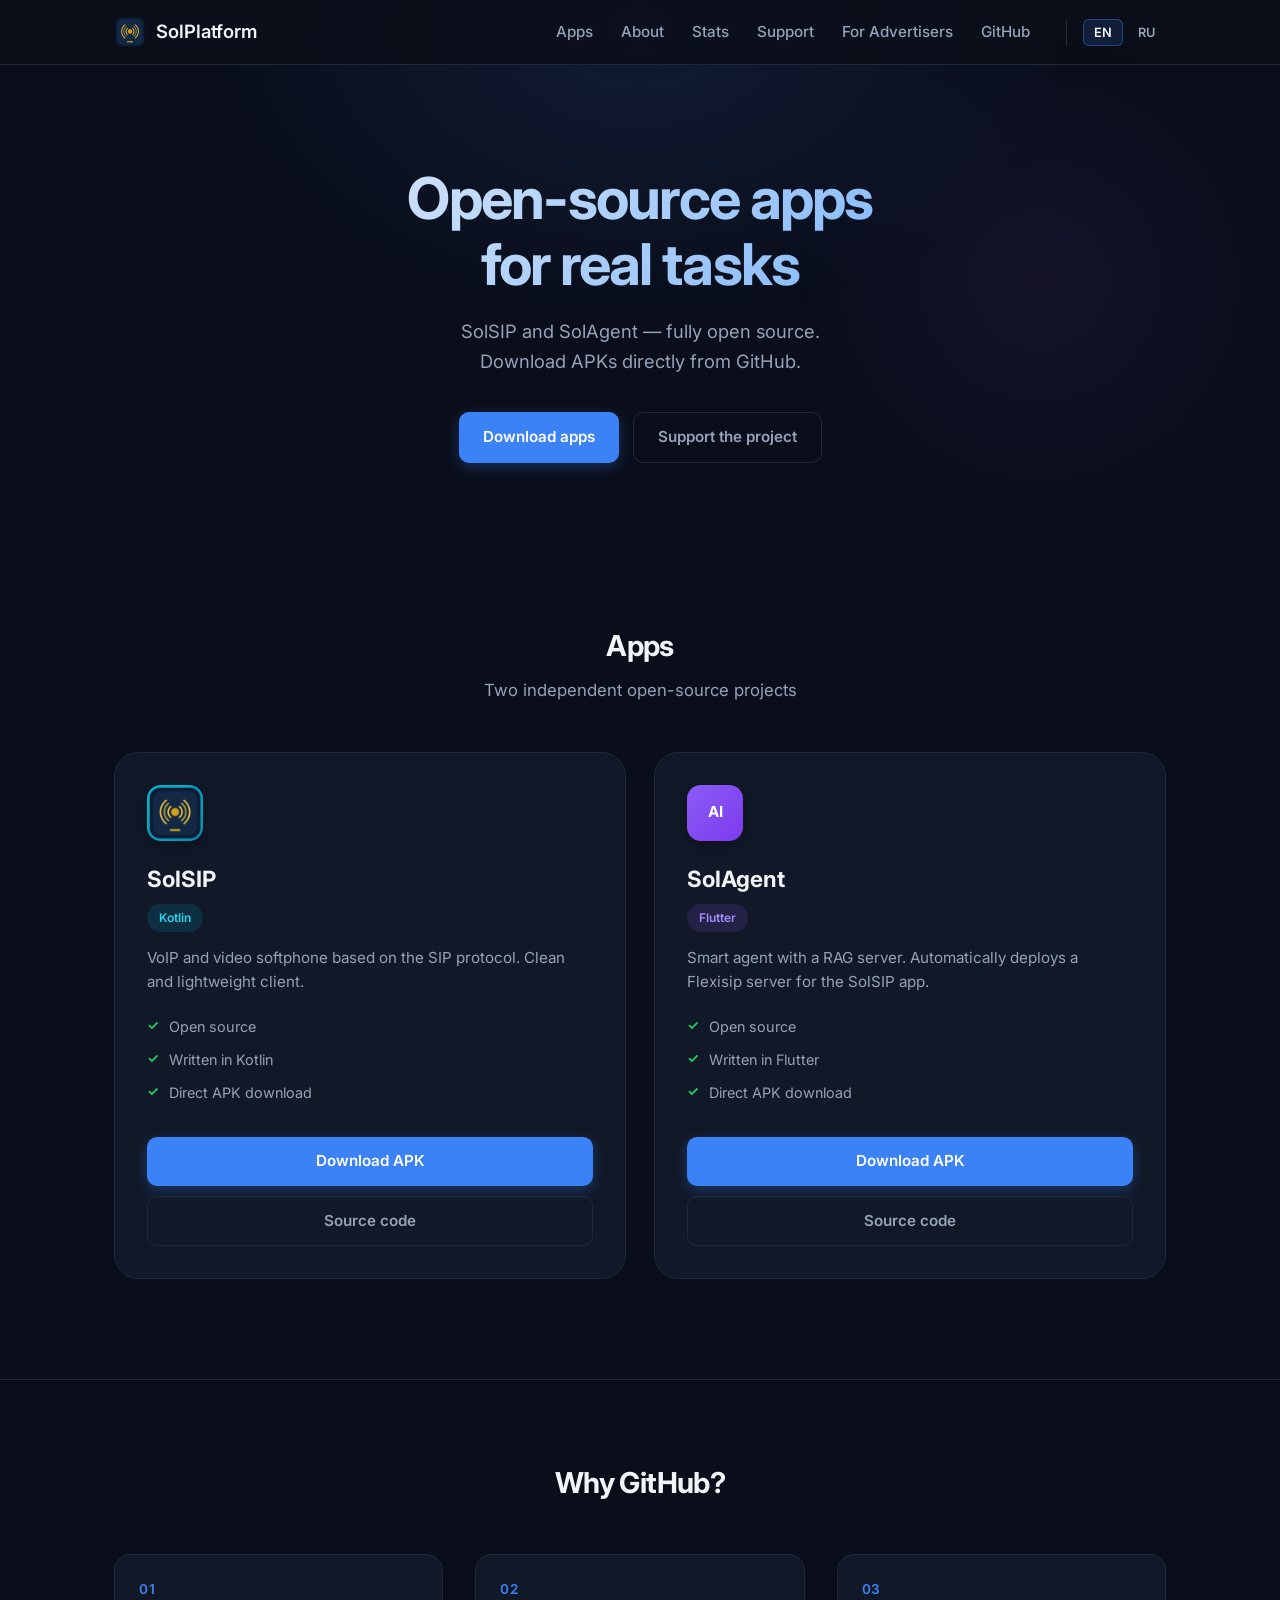
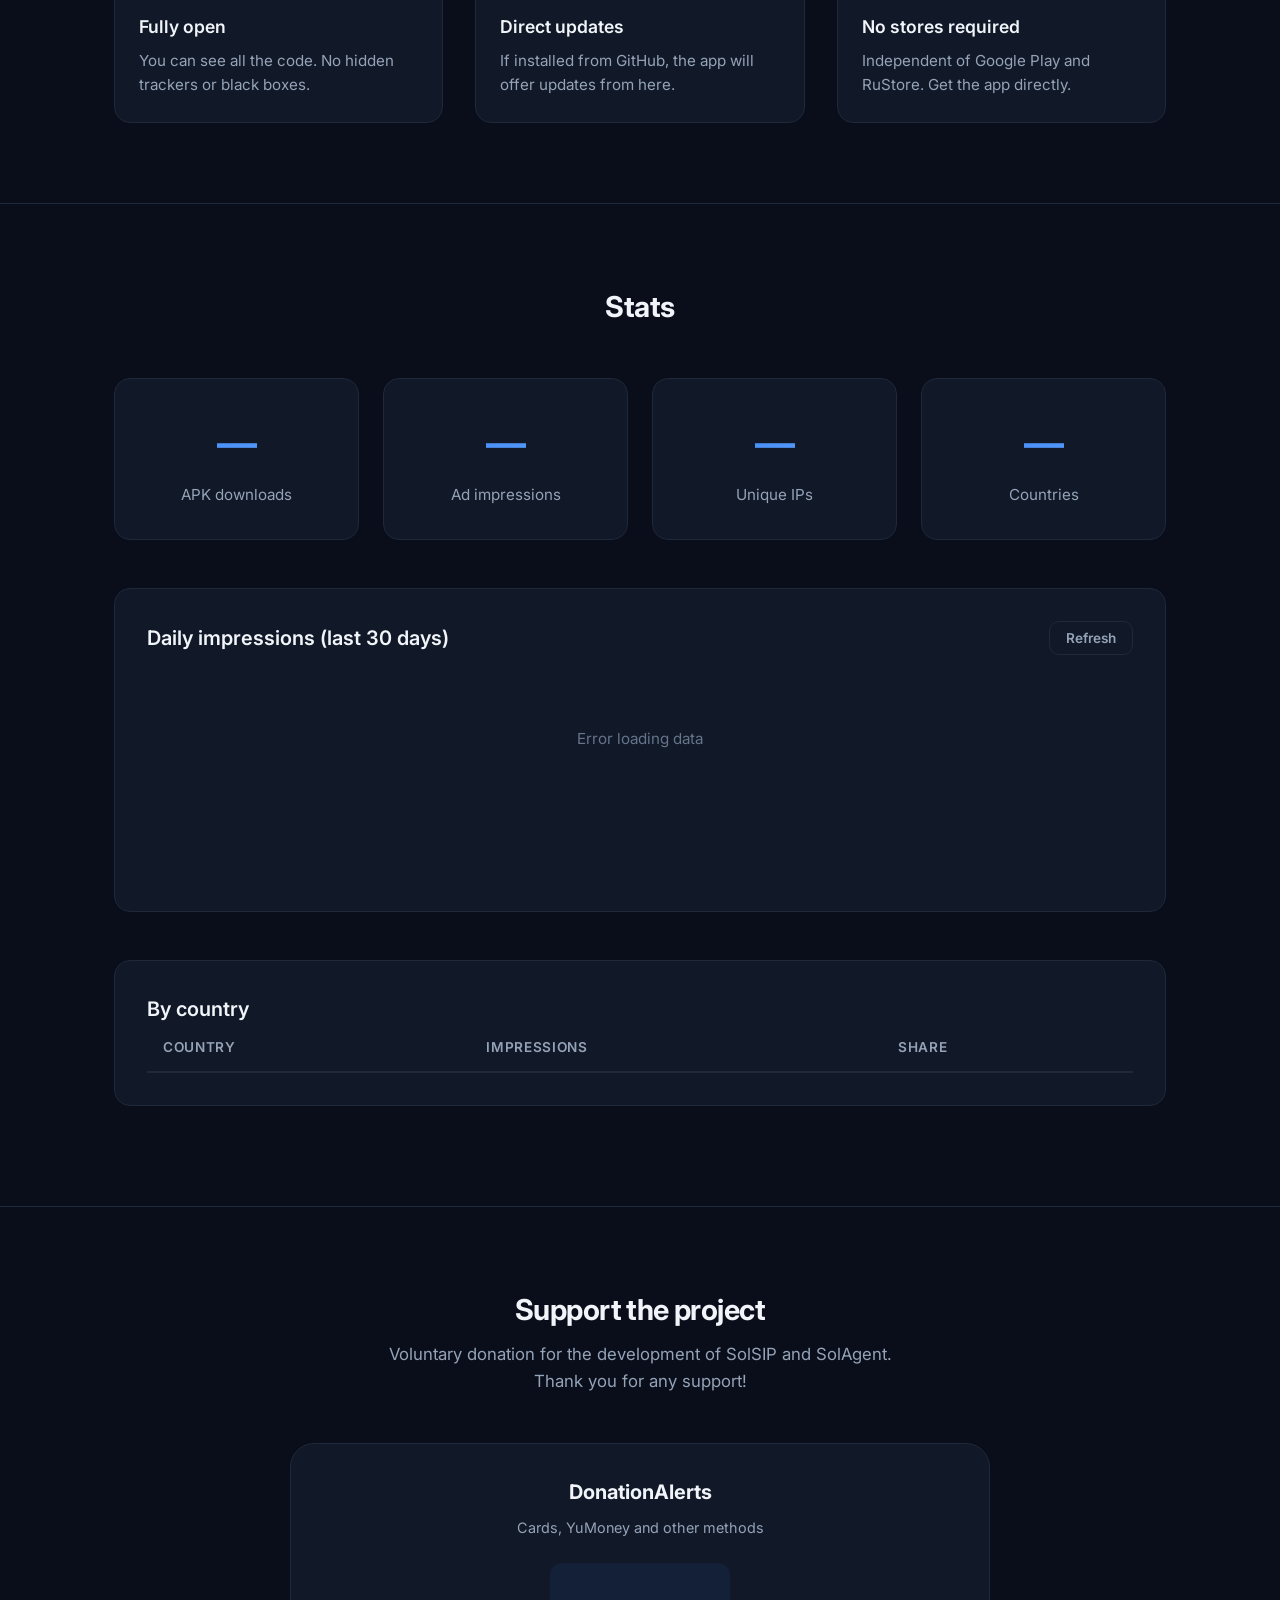
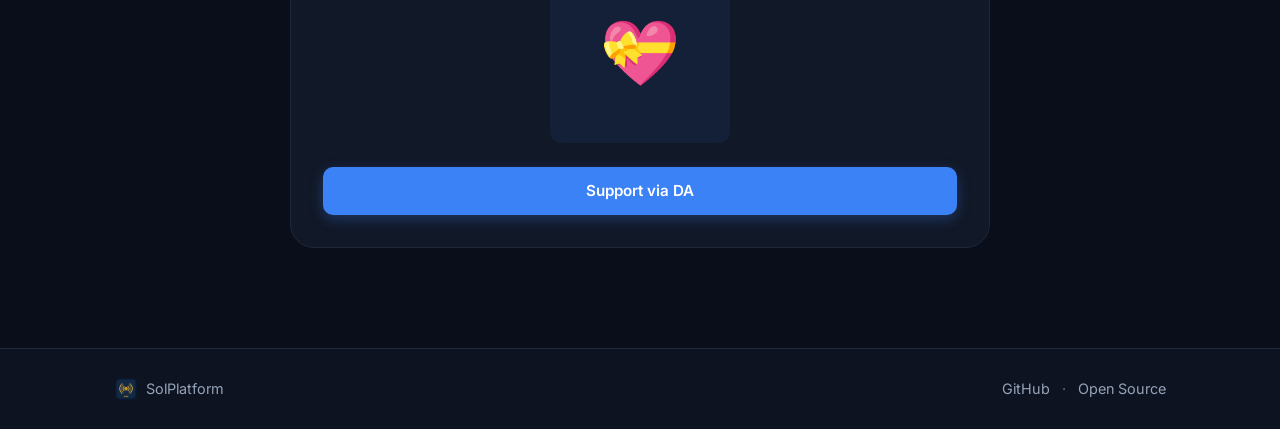
==== commit 508ed8b7: "feat(stats): add real promo stats from MySQL — daily chart, geo table, unique IPs" ====
--- a/index.html
+++ b/index.html
@@ -168,7 +168,45 @@
             <div class="stat-value" id="promo-count">—</div>
             <div class="stat-label" data-i18n="stats.promo">Ad impressions</div>
           </div>
-        </div>
+          <div class="stat-card">
+            <div class="stat-value" id="unique-ip-count">—</div>
+            <div class="stat-label" data-i18n="stats.unique_ips">Unique IPs</div>
+          </div>
+          <div class="stat-card">
+            <div class="stat-value" id="country-count">—</div>
+            <div class="stat-label" data-i18n="stats.countries_count">Countries</div>
+          </div>
+        </div>
+
+        <!-- Daily chart -->
+        <div class="stats-detail" id="stats-detail">
+          <div class="stats-detail-header">
+            <h3 class="stats-detail-title" data-i18n="stats.daily.title">Daily impressions (last 30 days)</h3>
+            <button type="button" class="btn btn-sm btn-ghost" id="stats-refresh" data-i18n="stats.refresh">Refresh</button>
+          </div>
+          <div class="stats-chart" id="stats-chart">
+            <div class="stats-chart-placeholder" data-i18n="stats.loading">Loading...</div>
+          </div>
+        </div>
+
+        <!-- Geo table -->
+        <div class="stats-detail" id="stats-geo">
+          <h3 class="stats-detail-title" data-i18n="stats.geo.title">By country</h3>
+          <div class="stats-table-wrap" id="stats-table-wrap">
+            <table class="stats-table" id="stats-table">
+              <thead>
+                <tr>
+                  <th data-i18n="stats.table.country">Country</th>
+                  <th data-i18n="stats.table.count">Impressions</th>
+                  <th data-i18n="stats.table.share">Share</th>
+                </tr>
+              </thead>
+              <tbody id="stats-table-body">
+              </tbody>
+            </table>
+          </div>
+        </div>
+
         <!--
           Moderator: generate image hashes for promo.json
           Linux:  sha256sum assets/promo/your-image.webp
--- a/style.css
+++ b/style.css
@@ -930,3 +930,151 @@
   color: var(--text-muted);
   font-size: 0.95rem;
 }
+
+/* Stats detail sections */
+.stats-detail {
+  margin-top: 48px;
+  background: var(--bg-card);
+  border: 1px solid var(--border);
+  border-radius: var(--radius);
+  padding: 32px;
+}
+
+.stats-detail-header {
+  display: flex;
+  align-items: center;
+  justify-content: space-between;
+  margin-bottom: 24px;
+  gap: 16px;
+  flex-wrap: wrap;
+}
+
+.stats-detail-title {
+  font-size: 1.25rem;
+  font-weight: 600;
+  margin: 0;
+}
+
+/* Bar chart */
+.stats-chart {
+  min-height: 200px;
+}
+
+.stats-chart-placeholder {
+  color: var(--text-dim);
+  text-align: center;
+  padding: 48px 0;
+  font-size: 0.95rem;
+}
+
+.stats-bars {
+  display: flex;
+  align-items: flex-end;
+  gap: 4px;
+  height: 200px;
+  padding: 0 4px;
+  overflow-x: auto;
+}
+
+.stats-bar-item {
+  flex: 1;
+  min-width: 20px;
+  max-width: 40px;
+  display: flex;
+  flex-direction: column;
+  align-items: center;
+  gap: 4px;
+  height: 100%;
+  justify-content: flex-end;
+}
+
+.stats-bar {
+  width: 100%;
+  background: linear-gradient(to top, var(--primary), var(--primary-hover));
+  border-radius: 4px 4px 0 0;
+  min-height: 2px;
+  transition: all var(--transition);
+  cursor: pointer;
+}
+
+.stats-bar:hover {
+  opacity: 0.8;
+  transform: scaleY(1.02);
+}
+
+.stats-bar-label {
+  font-size: 0.65rem;
+  color: var(--text-dim);
+  white-space: nowrap;
+  text-align: center;
+}
+
+/* Geo table */
+.stats-table-wrap {
+  overflow-x: auto;
+}
+
+.stats-table {
+  width: 100%;
+  border-collapse: collapse;
+  font-size: 0.95rem;
+}
+
+.stats-table thead th {
+  text-align: left;
+  padding: 12px 16px;
+  border-bottom: 2px solid var(--border);
+  color: var(--text-muted);
+  font-weight: 600;
+  font-size: 0.85rem;
+  text-transform: uppercase;
+  letter-spacing: 0.05em;
+}
+
+.stats-table tbody td {
+  padding: 12px 16px;
+  border-bottom: 1px solid var(--border);
+  color: var(--text);
+}
+
+.stats-table tbody tr:hover {
+  background: var(--primary-glow);
+}
+
+.stats-table tbody tr:last-child td {
+  border-bottom: none;
+}
+
+.stats-table-empty {
+  text-align: center;
+  padding: 32px 0;
+  color: var(--text-dim);
+}
+
+/* Responsive for stats */
+@media (max-width: 640px) {
+  .stats-detail {
+    padding: 20px;
+  }
+
+  .stats-bars {
+    height: 150px;
+  }
+
+  .stats-bar-item {
+    min-width: 16px;
+  }
+
+  .stats-bar-label {
+    font-size: 0.55rem;
+  }
+
+  .stats-table {
+    font-size: 0.85rem;
+  }
+
+  .stats-table thead th,
+  .stats-table tbody td {
+    padding: 8px 10px;
+  }
+}
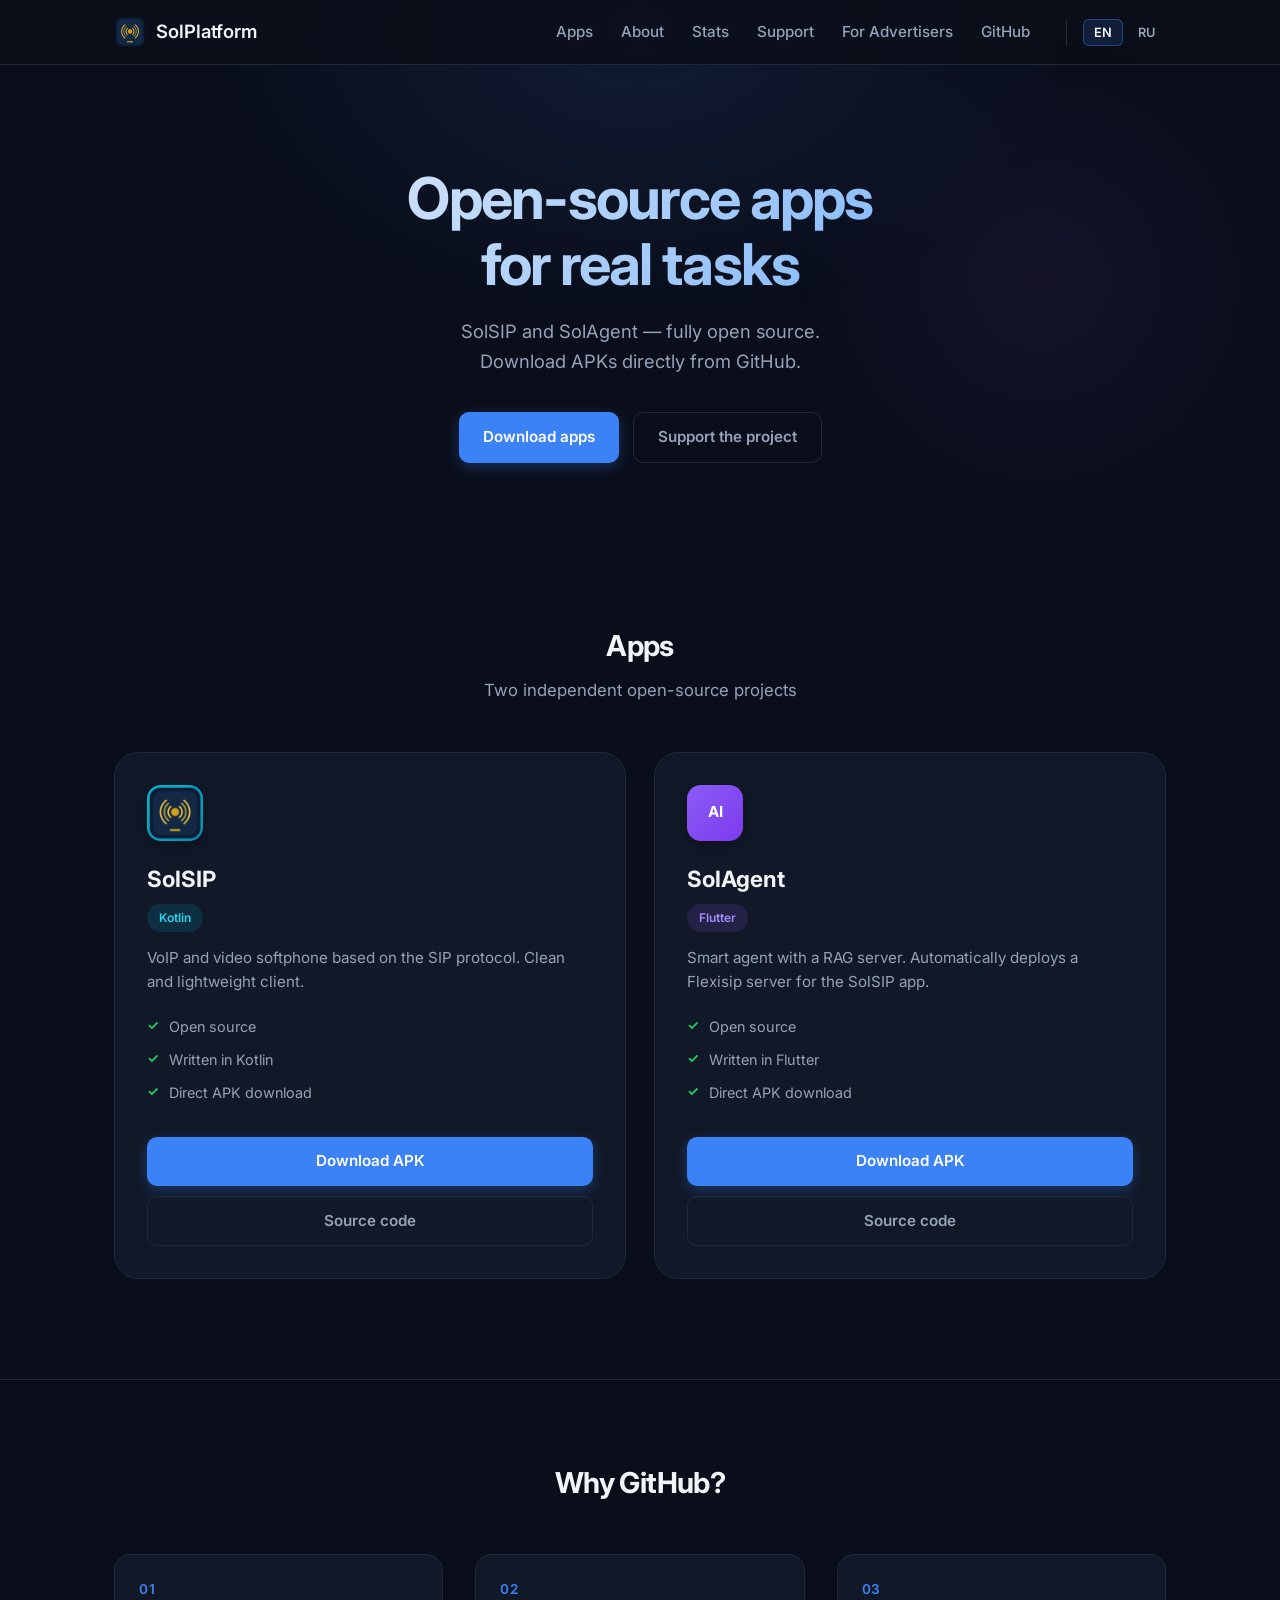
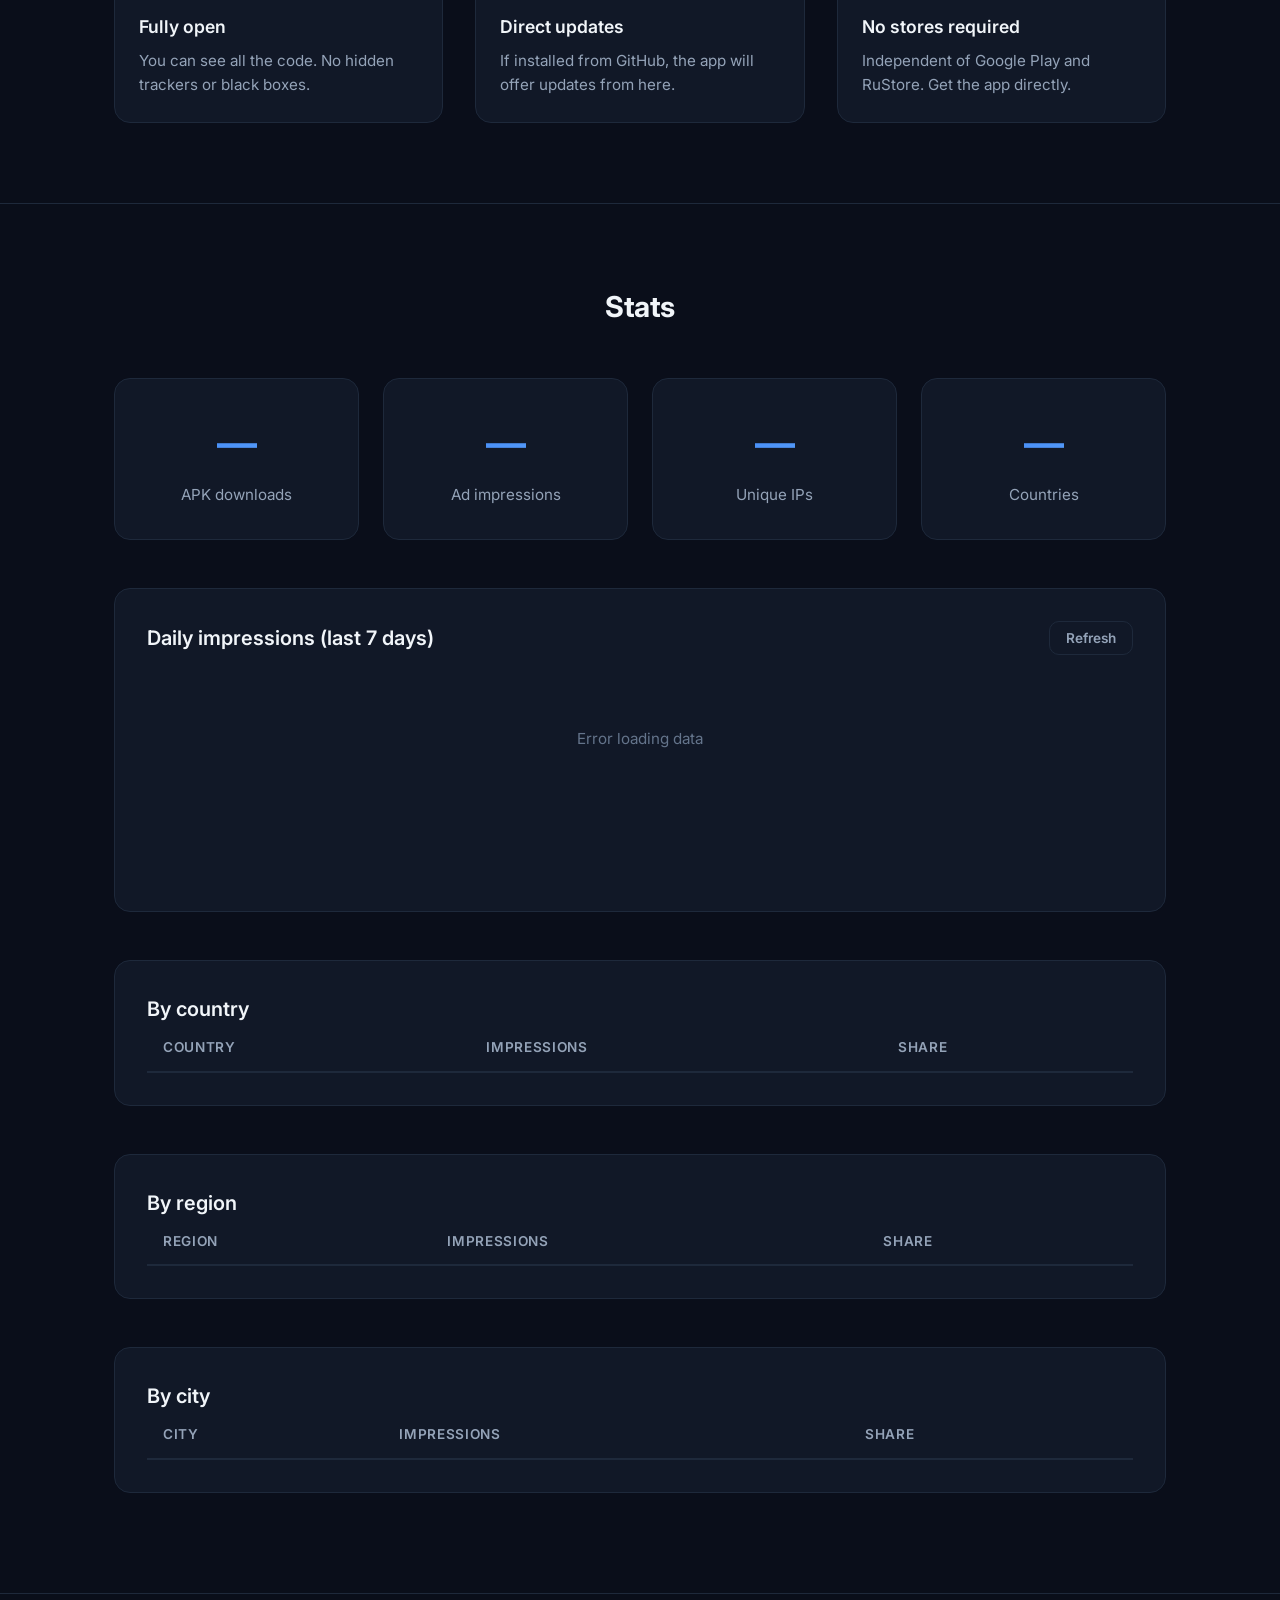
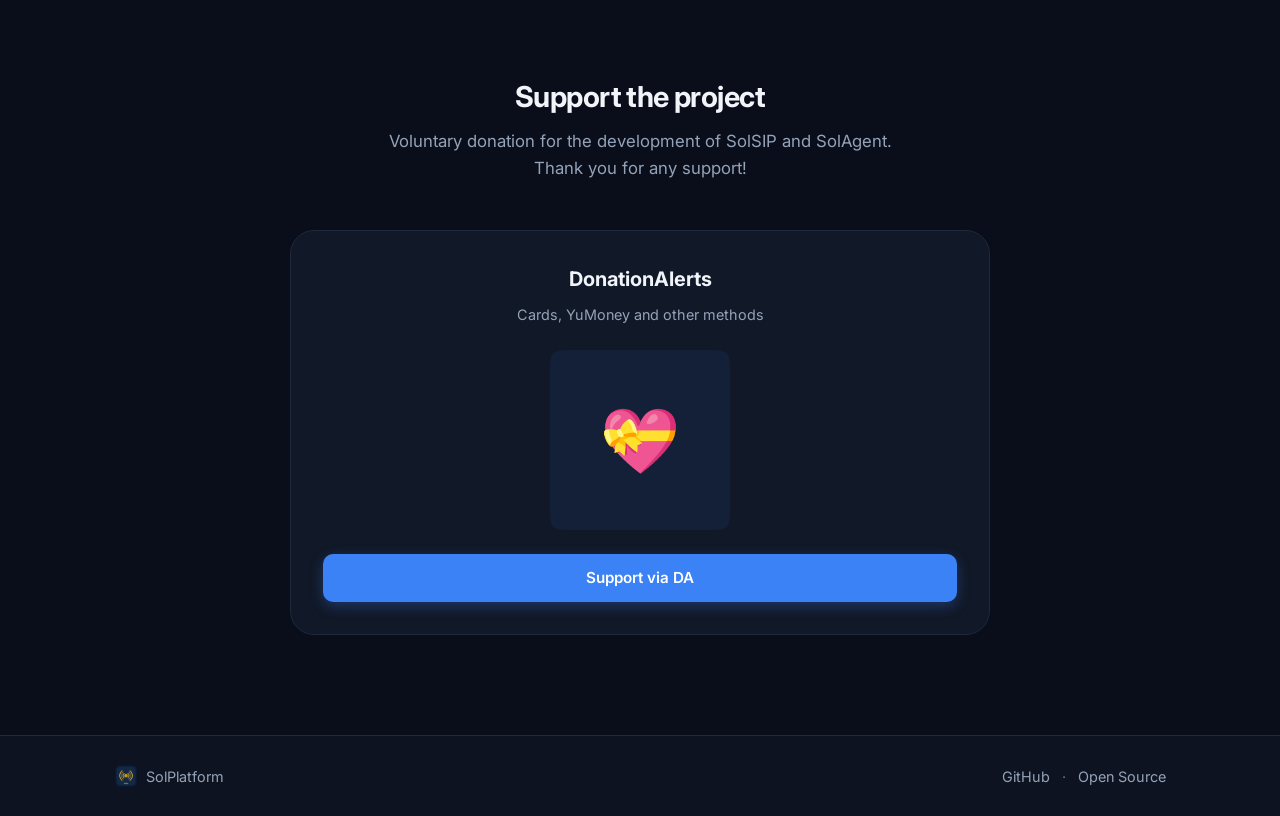
==== commit a4aab9c9: "feat(stats): add regions and cities tables, change to 7-day window" ====
--- a/index.html
+++ b/index.html
@@ -207,6 +207,42 @@
           </div>
         </div>
 
+        <!-- Regions table -->
+        <div class="stats-detail" id="stats-regions">
+          <h3 class="stats-detail-title" data-i18n="stats.regions.title">By region</h3>
+          <div class="stats-table-wrap">
+            <table class="stats-table">
+              <thead>
+                <tr>
+                  <th data-i18n="stats.table.region">Region</th>
+                  <th data-i18n="stats.table.count">Impressions</th>
+                  <th data-i18n="stats.table.share">Share</th>
+                </tr>
+              </thead>
+              <tbody id="stats-regions-body">
+              </tbody>
+            </table>
+          </div>
+        </div>
+
+        <!-- Cities table -->
+        <div class="stats-detail" id="stats-cities">
+          <h3 class="stats-detail-title" data-i18n="stats.cities.title">By city</h3>
+          <div class="stats-table-wrap">
+            <table class="stats-table">
+              <thead>
+                <tr>
+                  <th data-i18n="stats.table.city">City</th>
+                  <th data-i18n="stats.table.count">Impressions</th>
+                  <th data-i18n="stats.table.share">Share</th>
+                </tr>
+              </thead>
+              <tbody id="stats-cities-body">
+              </tbody>
+            </table>
+          </div>
+        </div>
+
         <!--
           Moderator: generate image hashes for promo.json
           Linux:  sha256sum assets/promo/your-image.webp
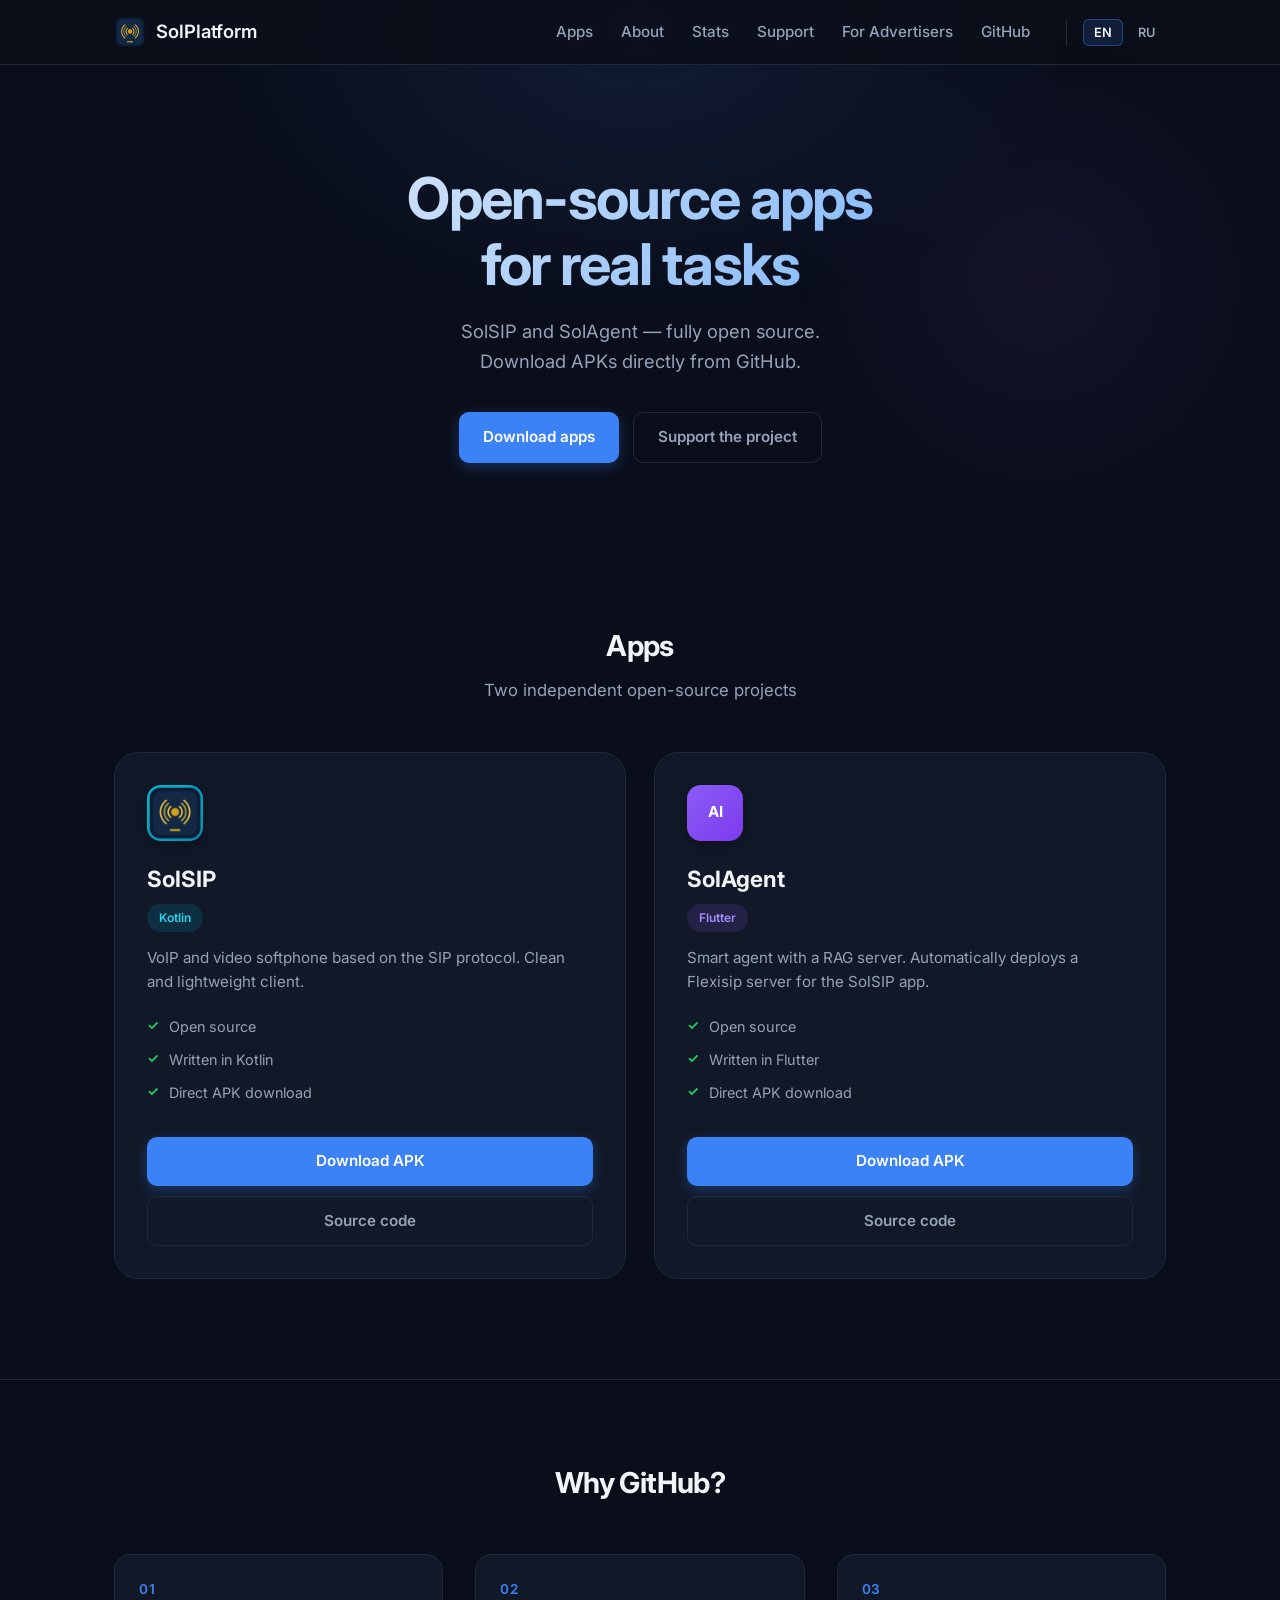
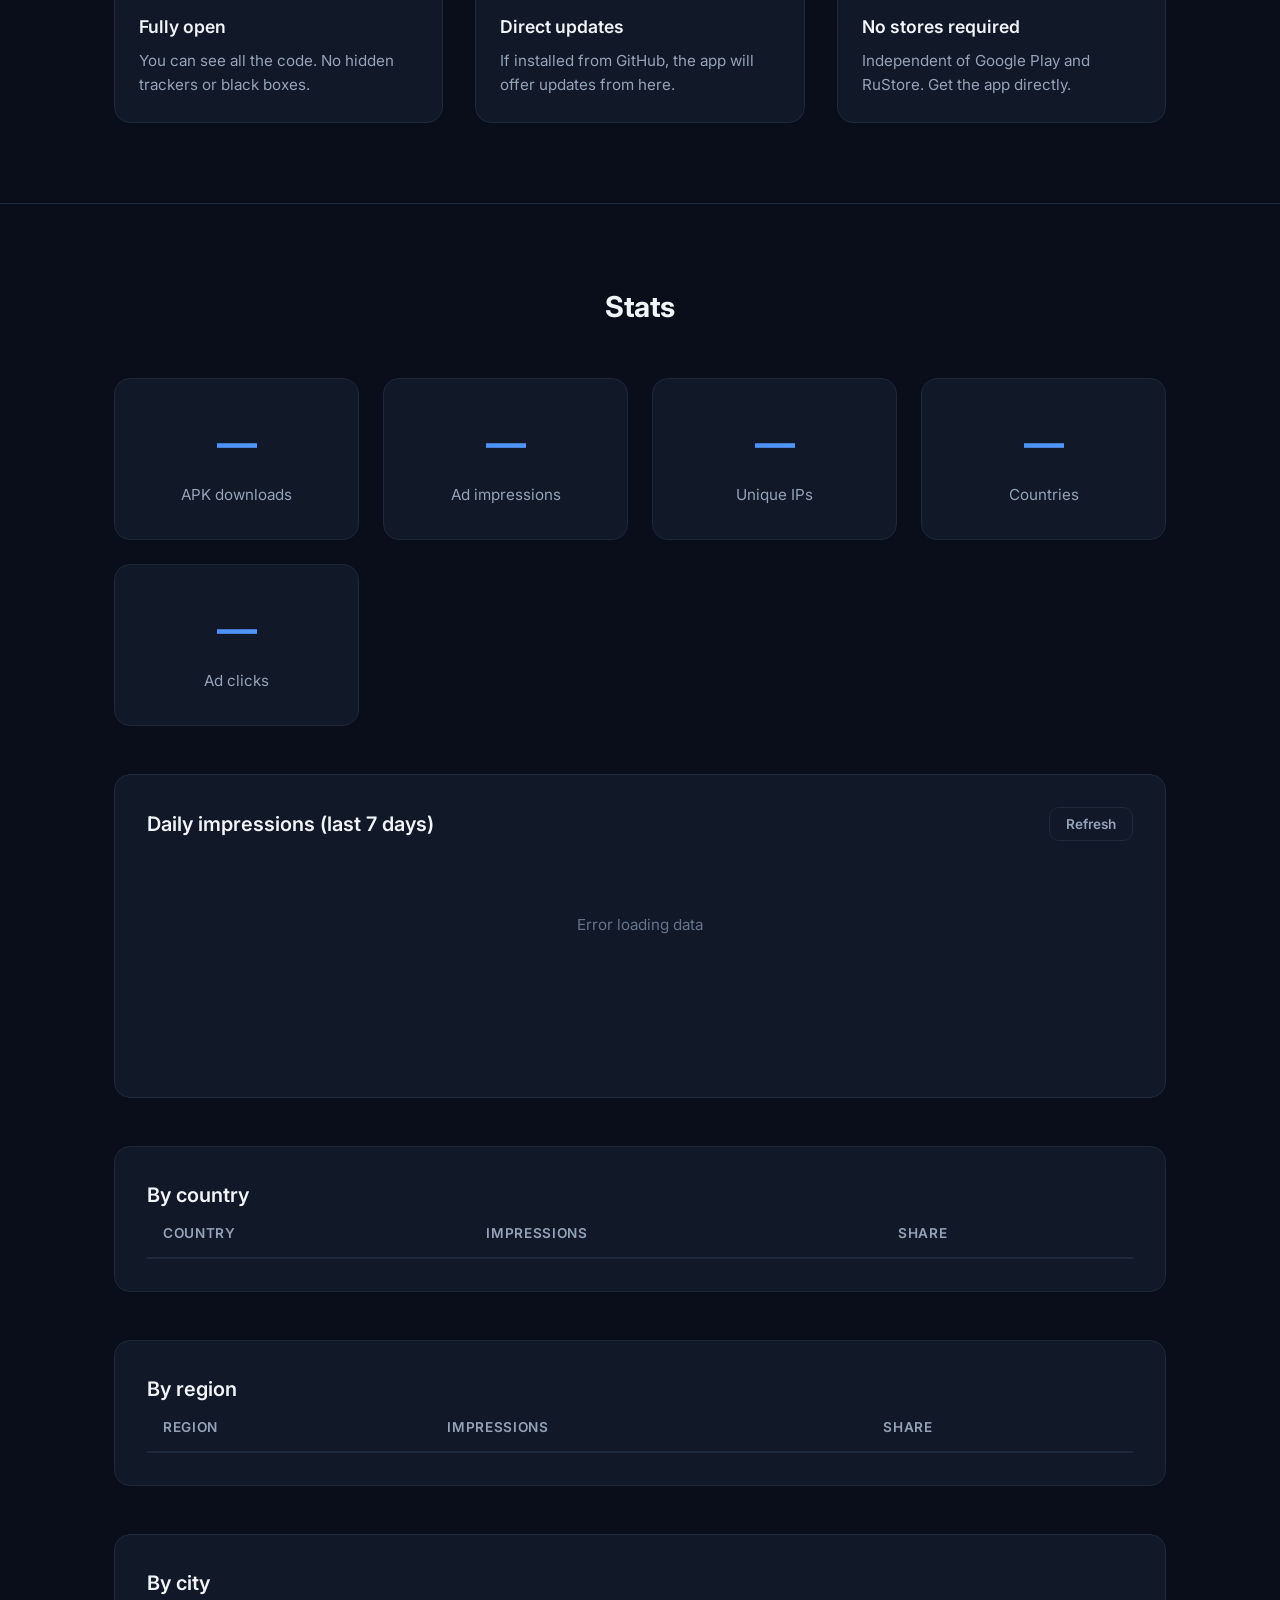
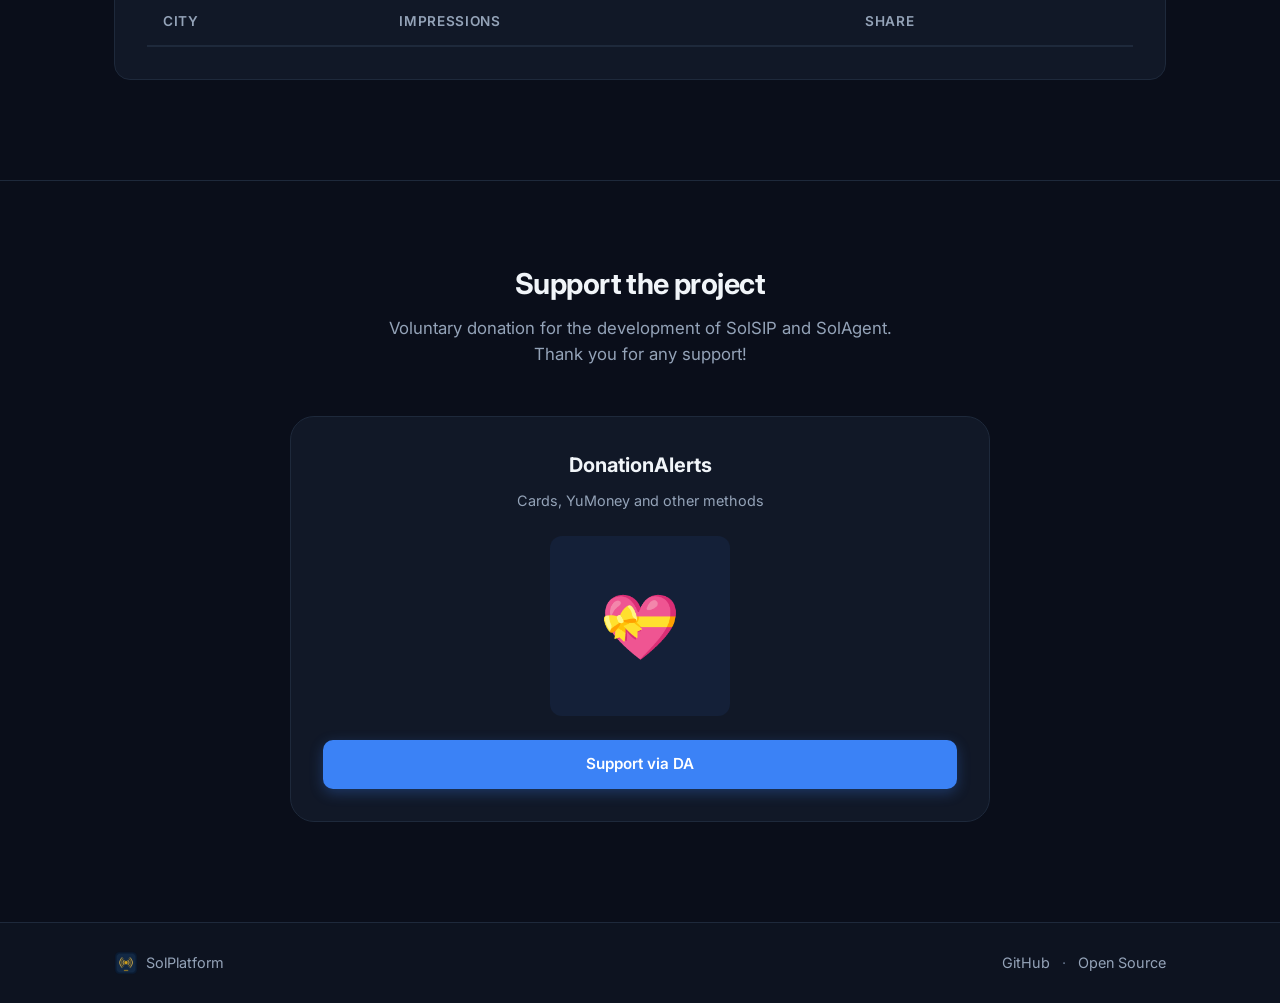
==== commit c917f86b: "feat(stats): add click tracking card and 7-day window" ====
--- a/index.html
+++ b/index.html
@@ -175,6 +175,10 @@
           <div class="stat-card">
             <div class="stat-value" id="country-count">—</div>
             <div class="stat-label" data-i18n="stats.countries_count">Countries</div>
+          </div>
+          <div class="stat-card">
+            <div class="stat-value" id="click-count">—</div>
+            <div class="stat-label" data-i18n="stats.clicks">Clicks</div>
           </div>
         </div>
 
